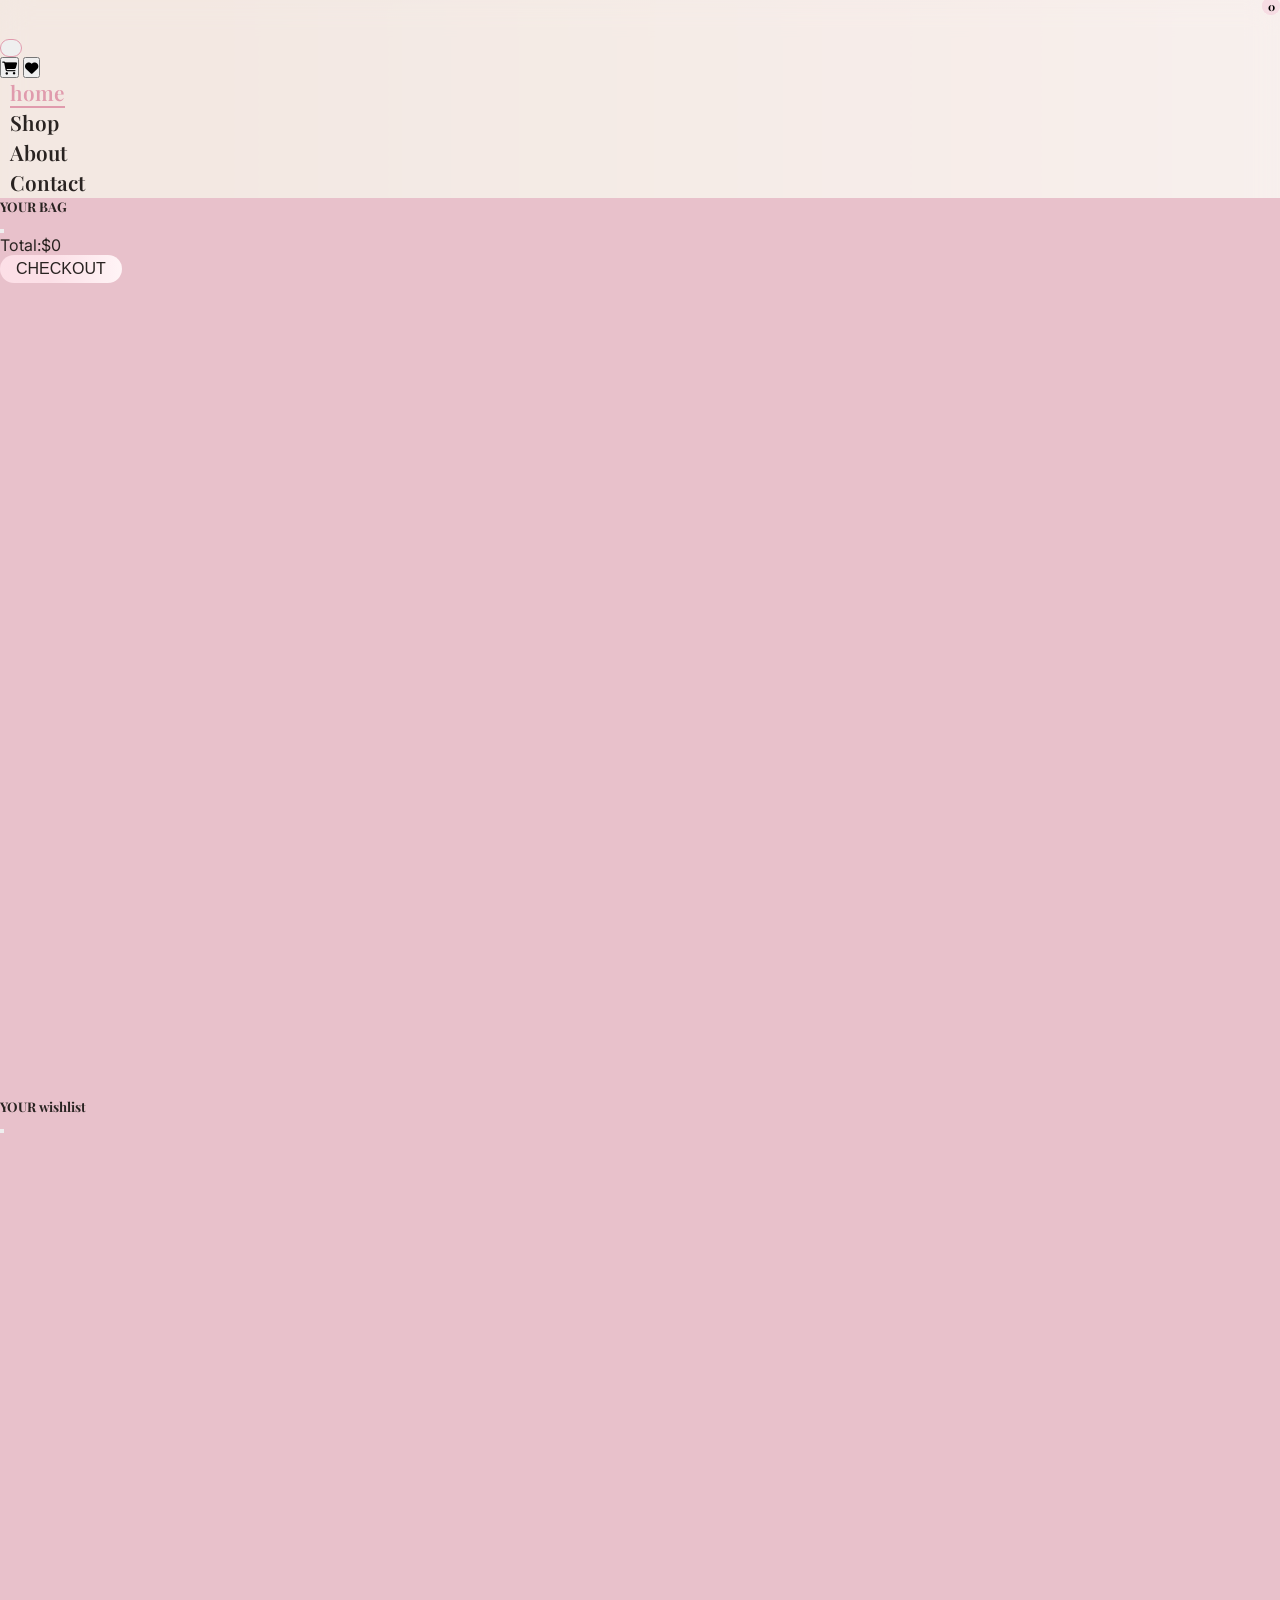
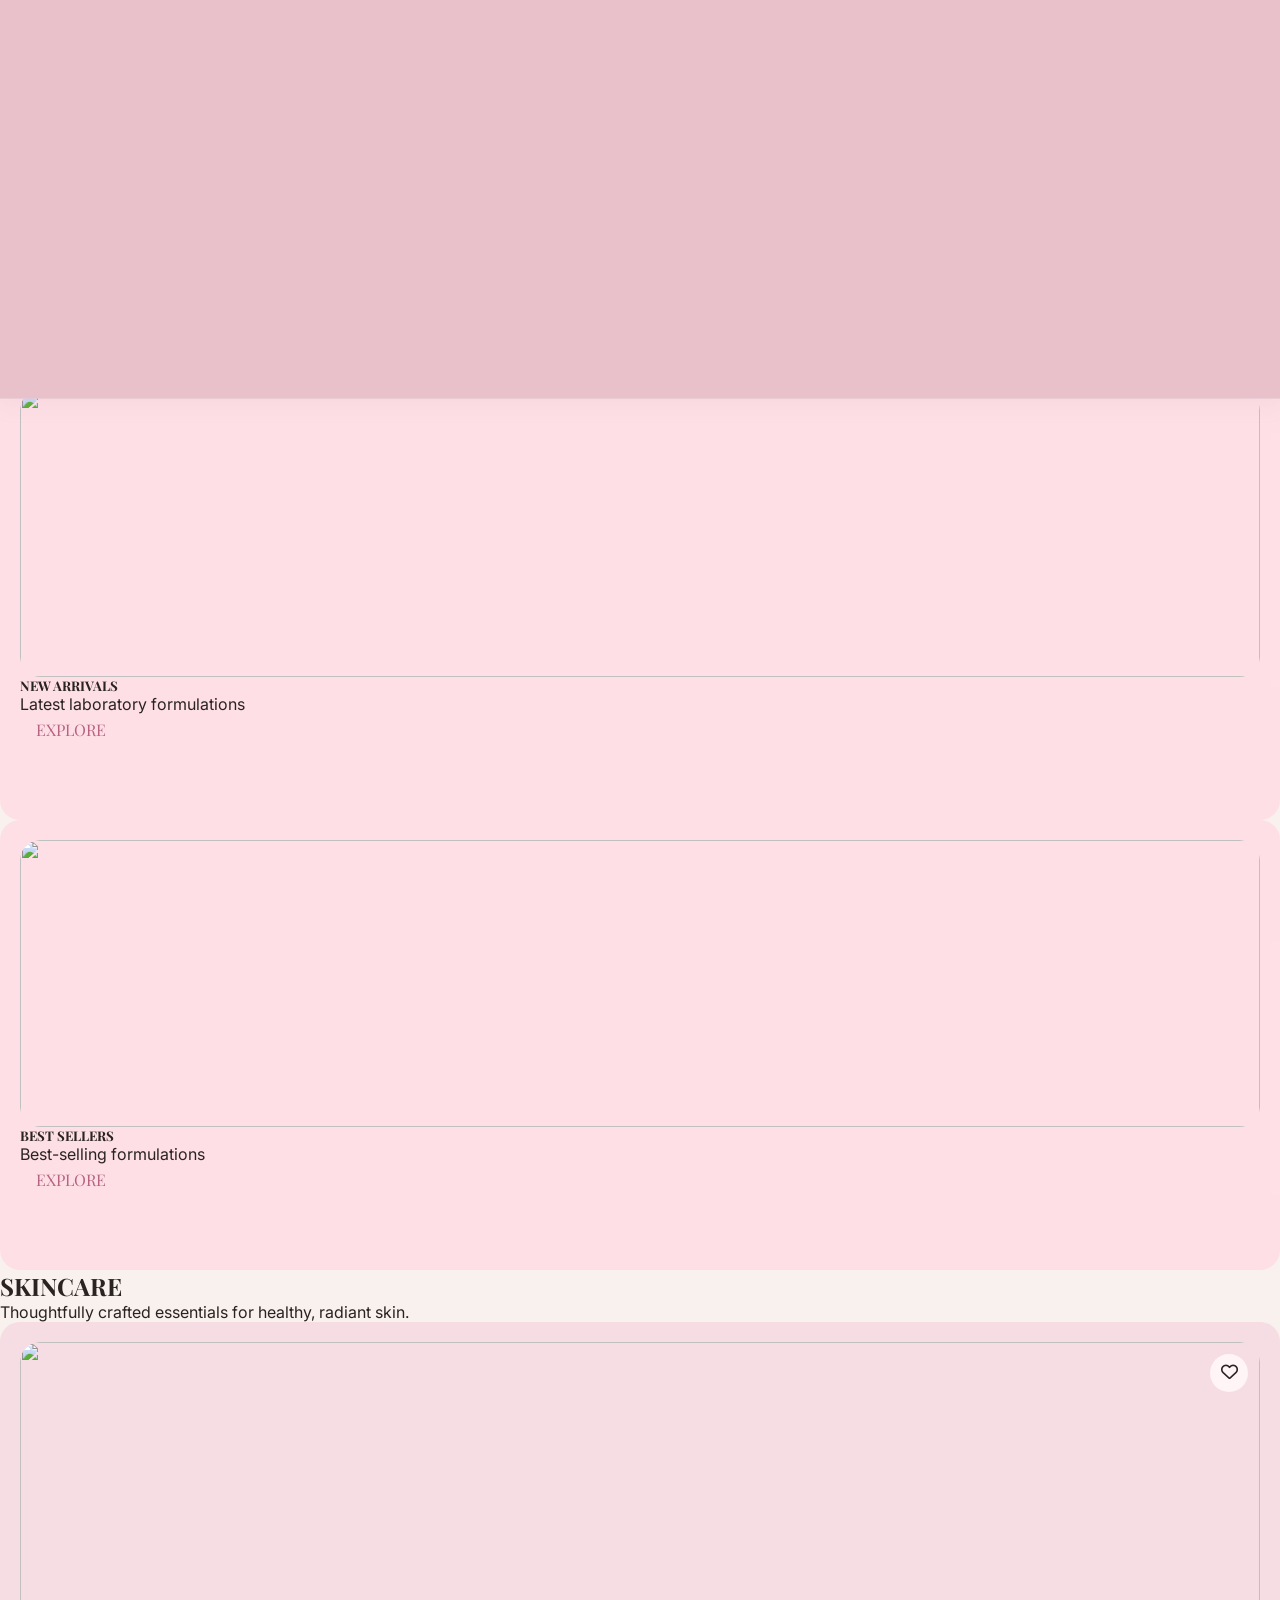
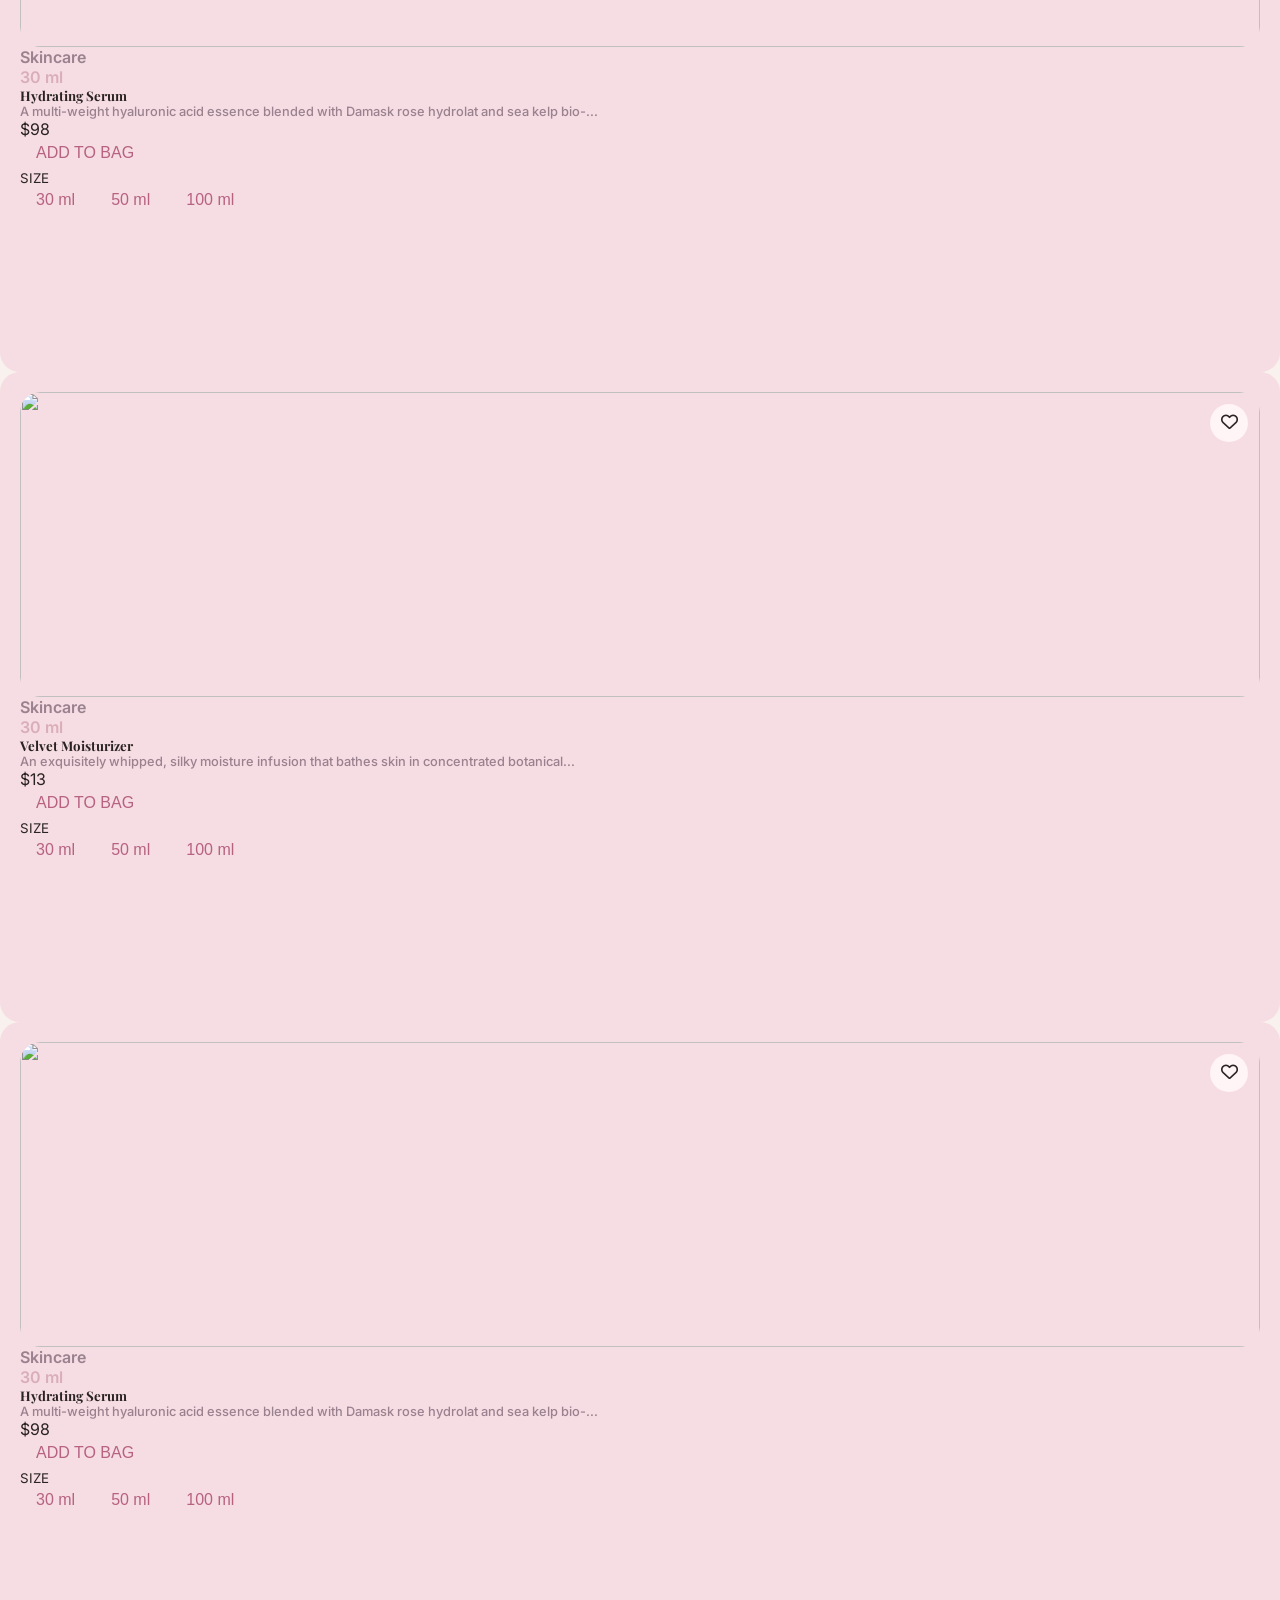
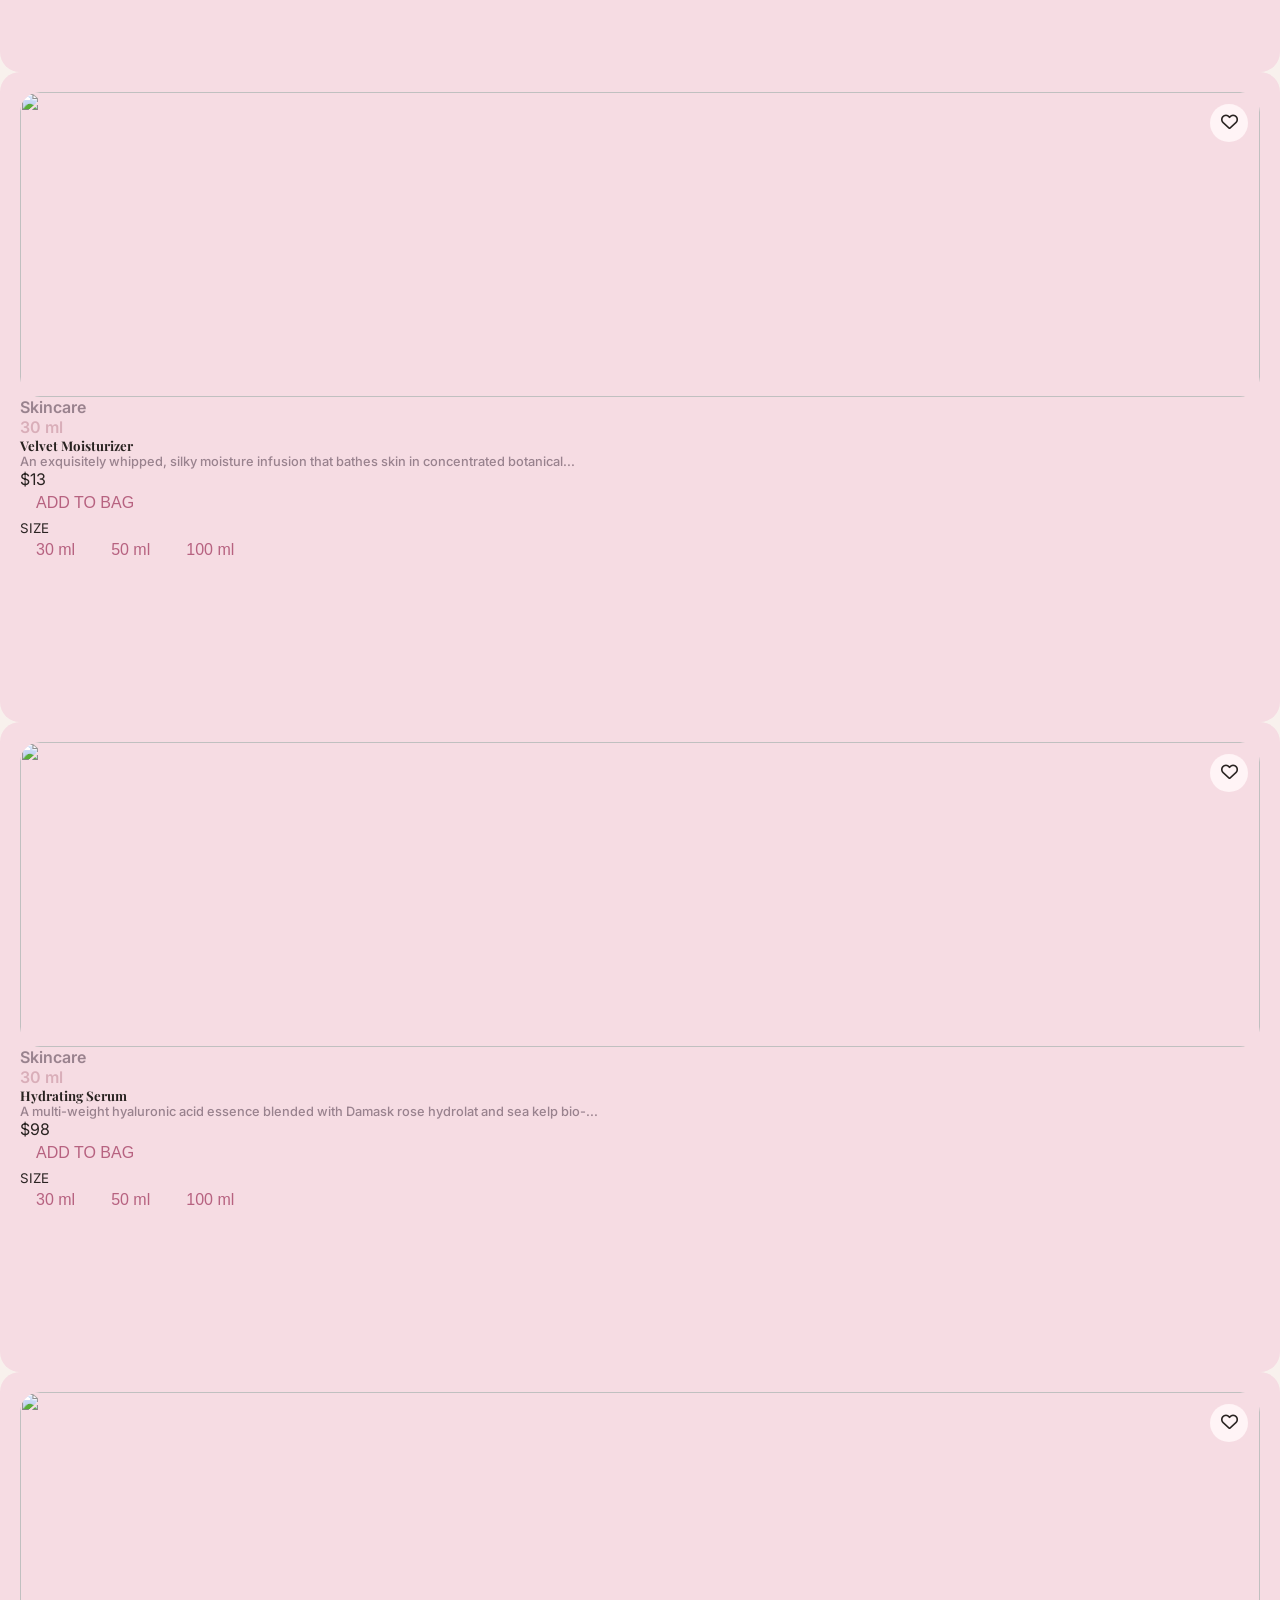
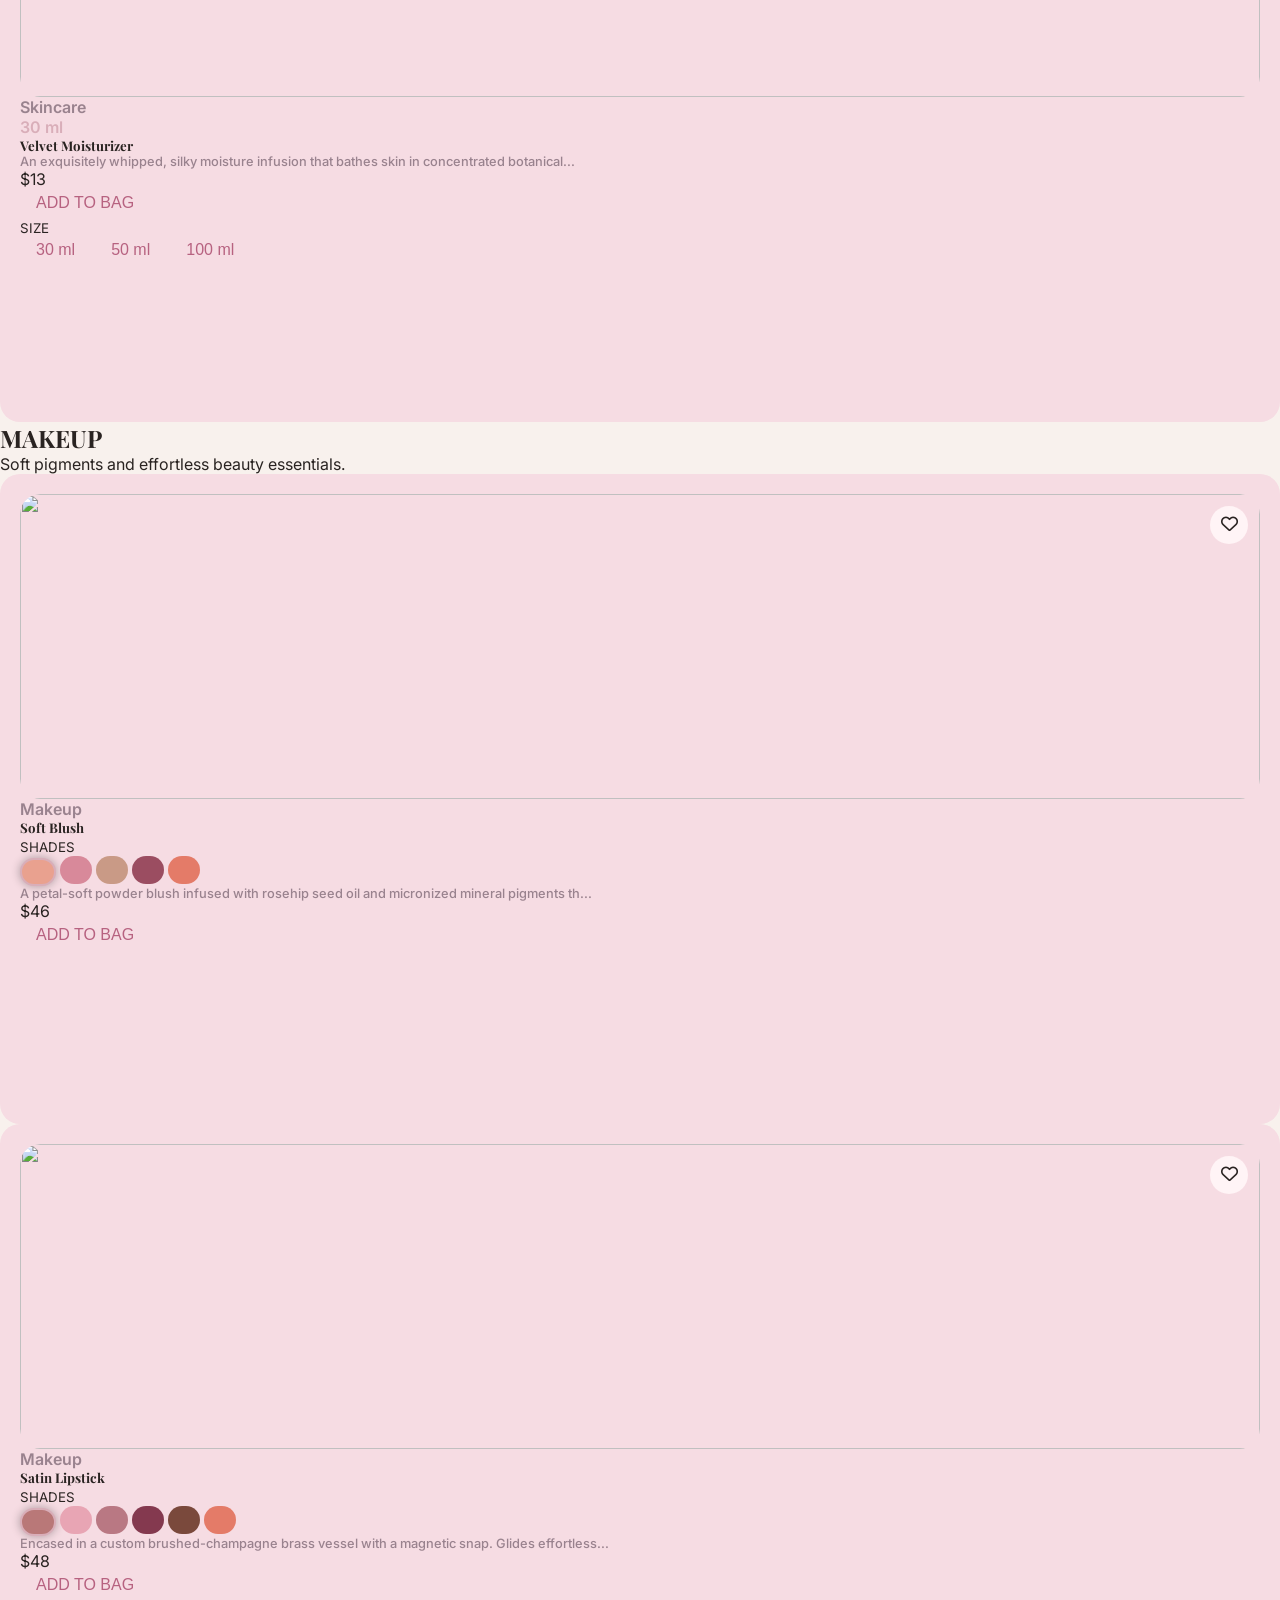
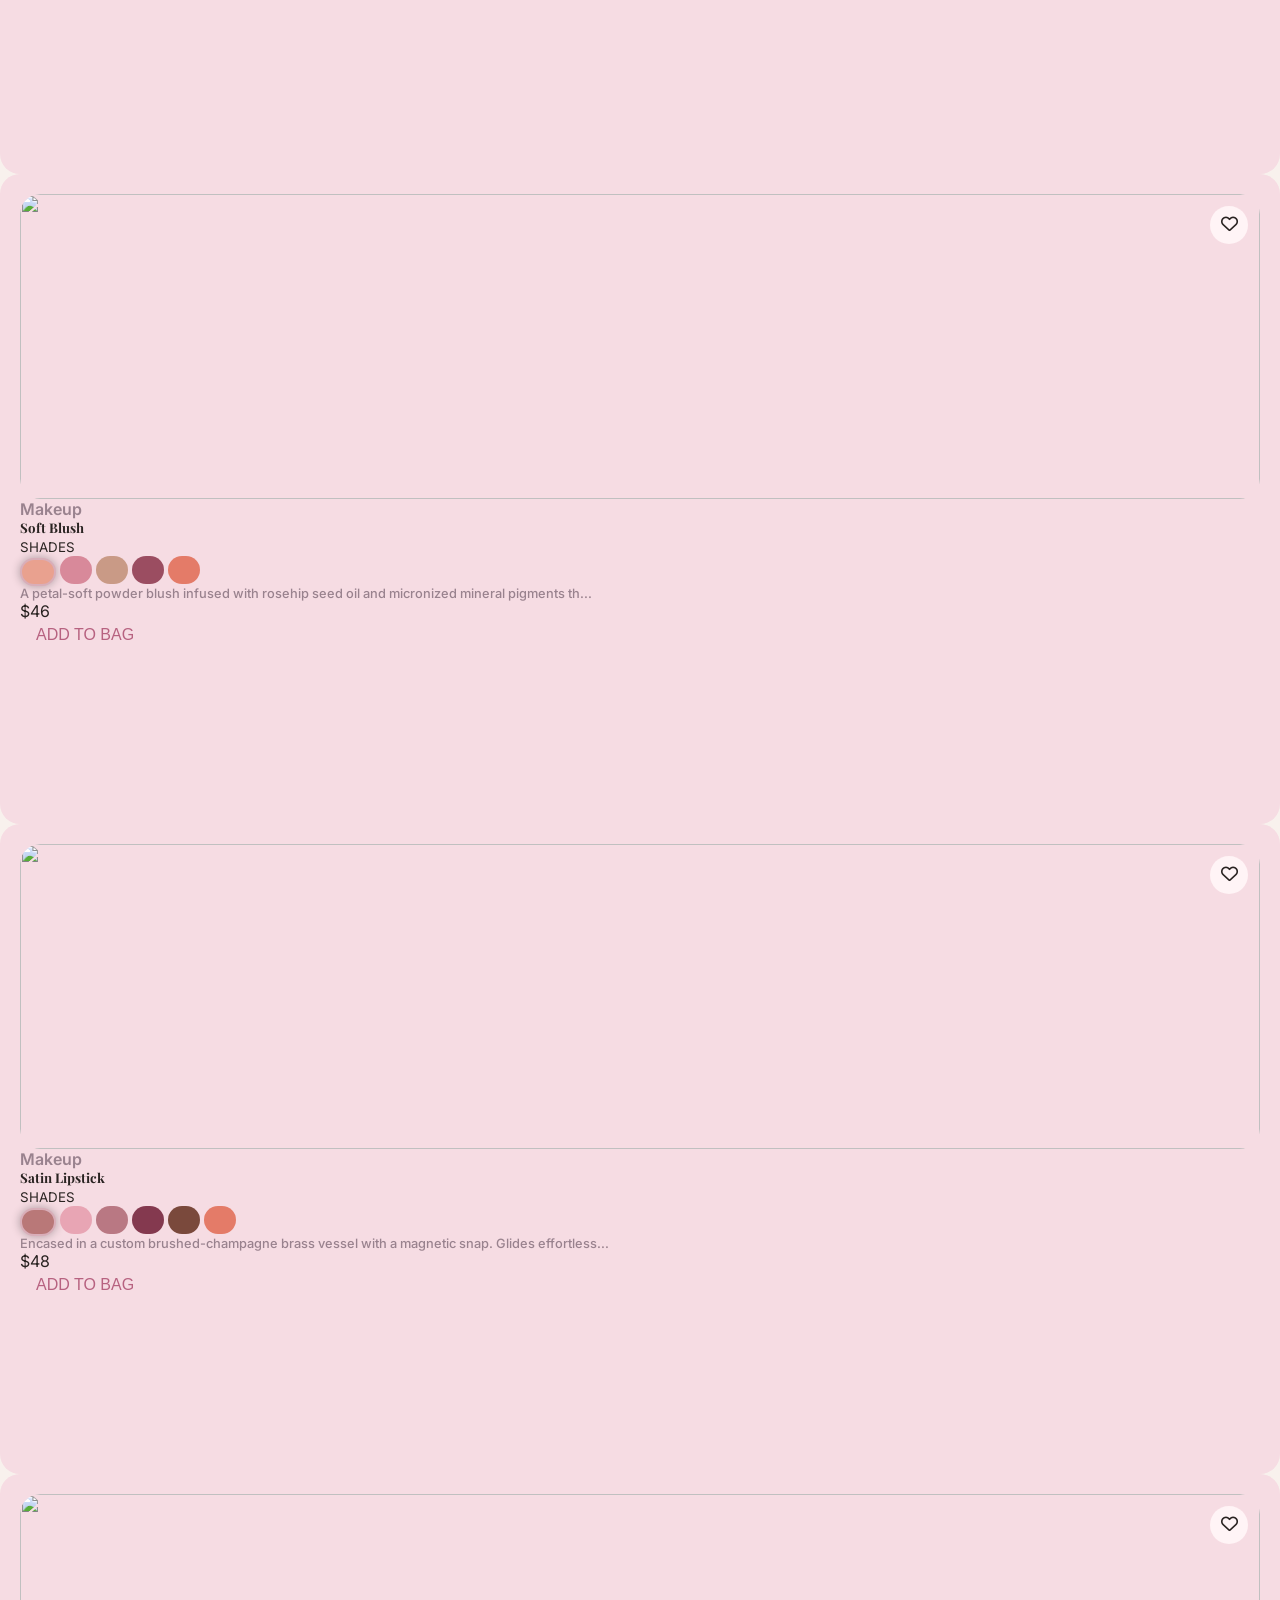
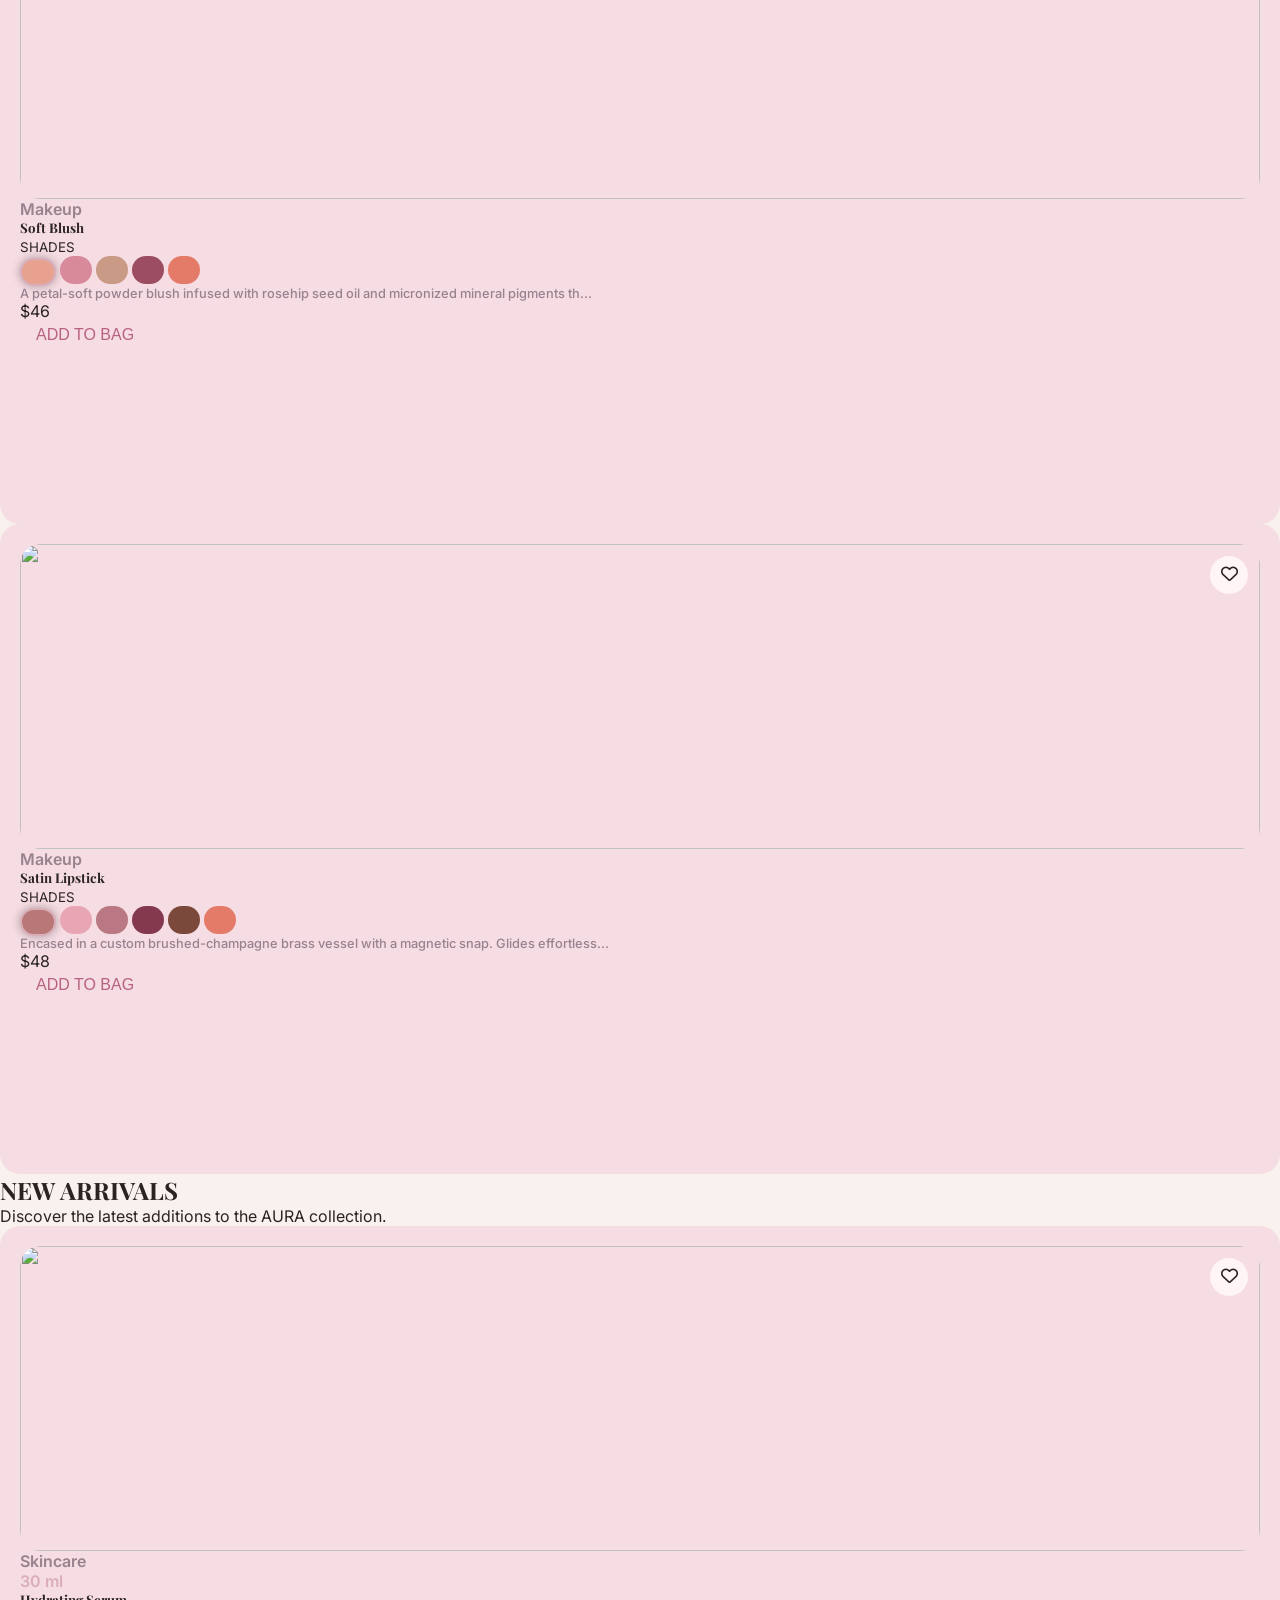
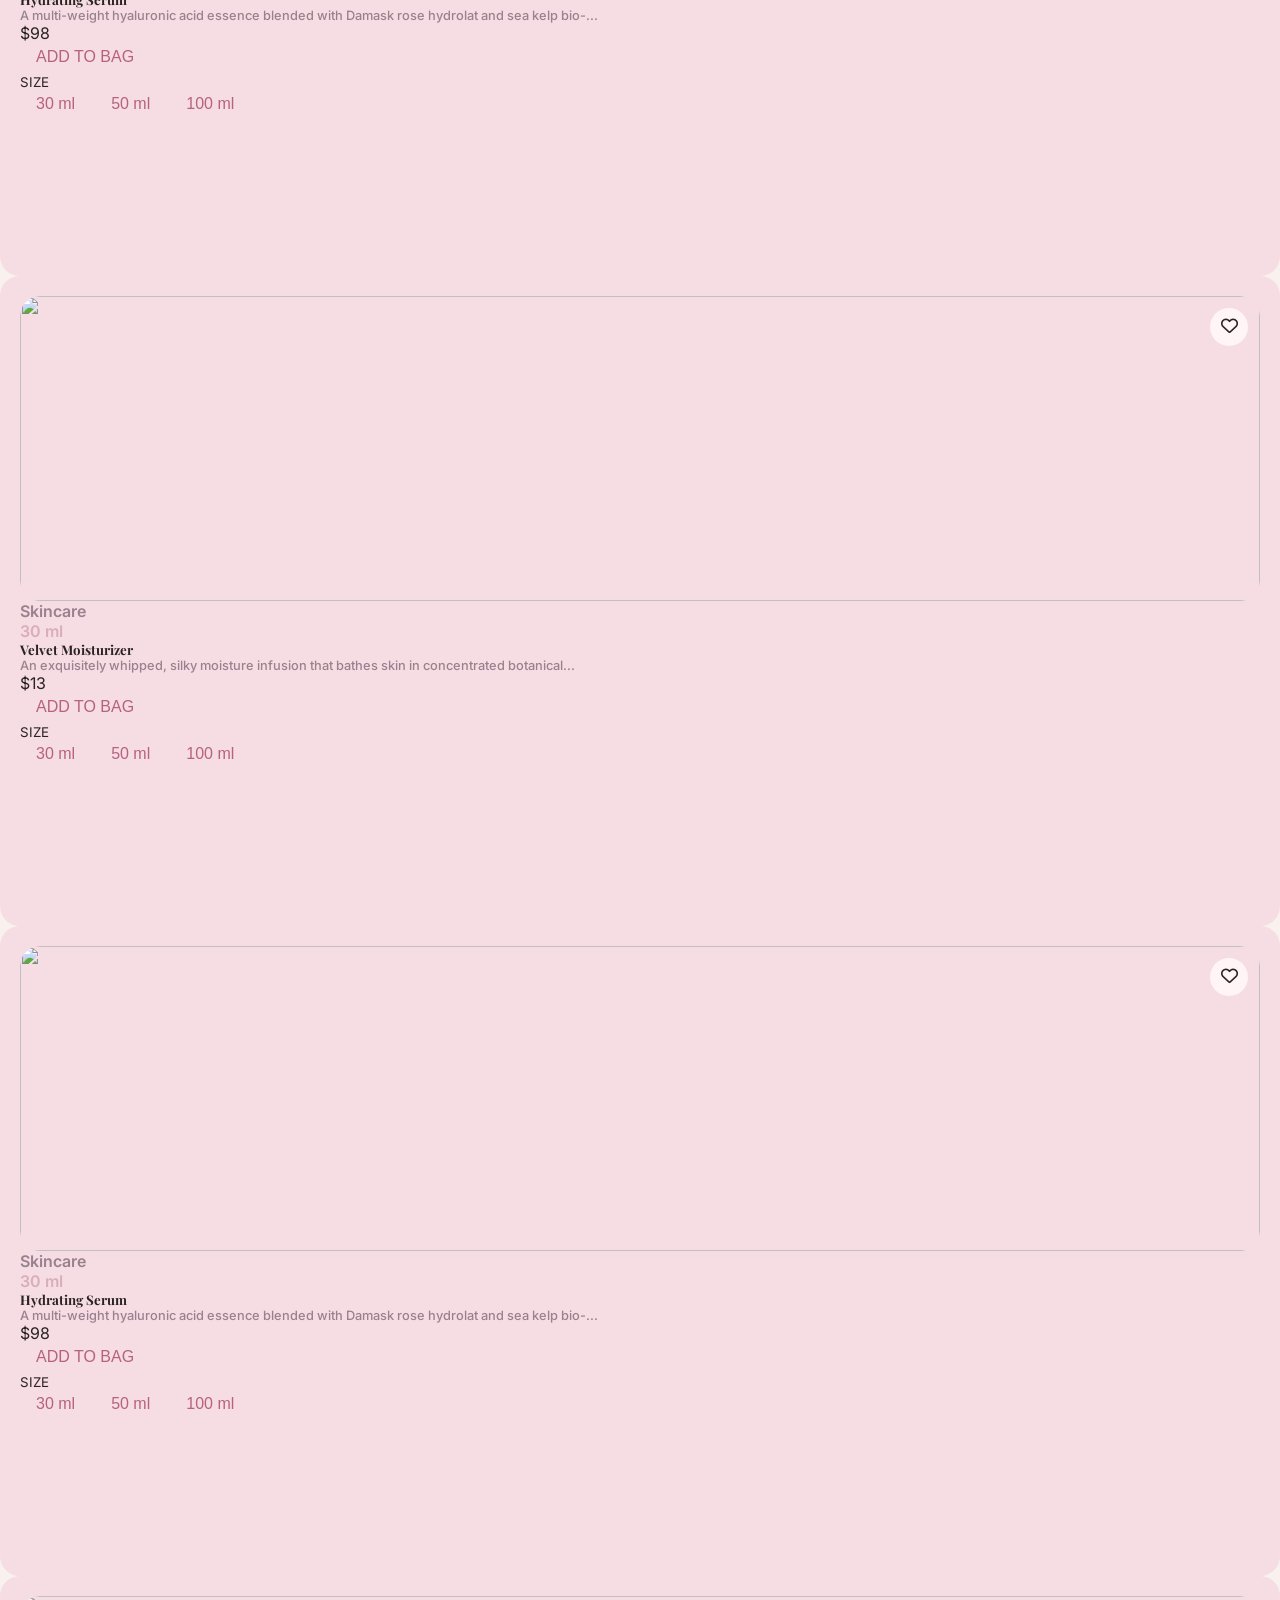
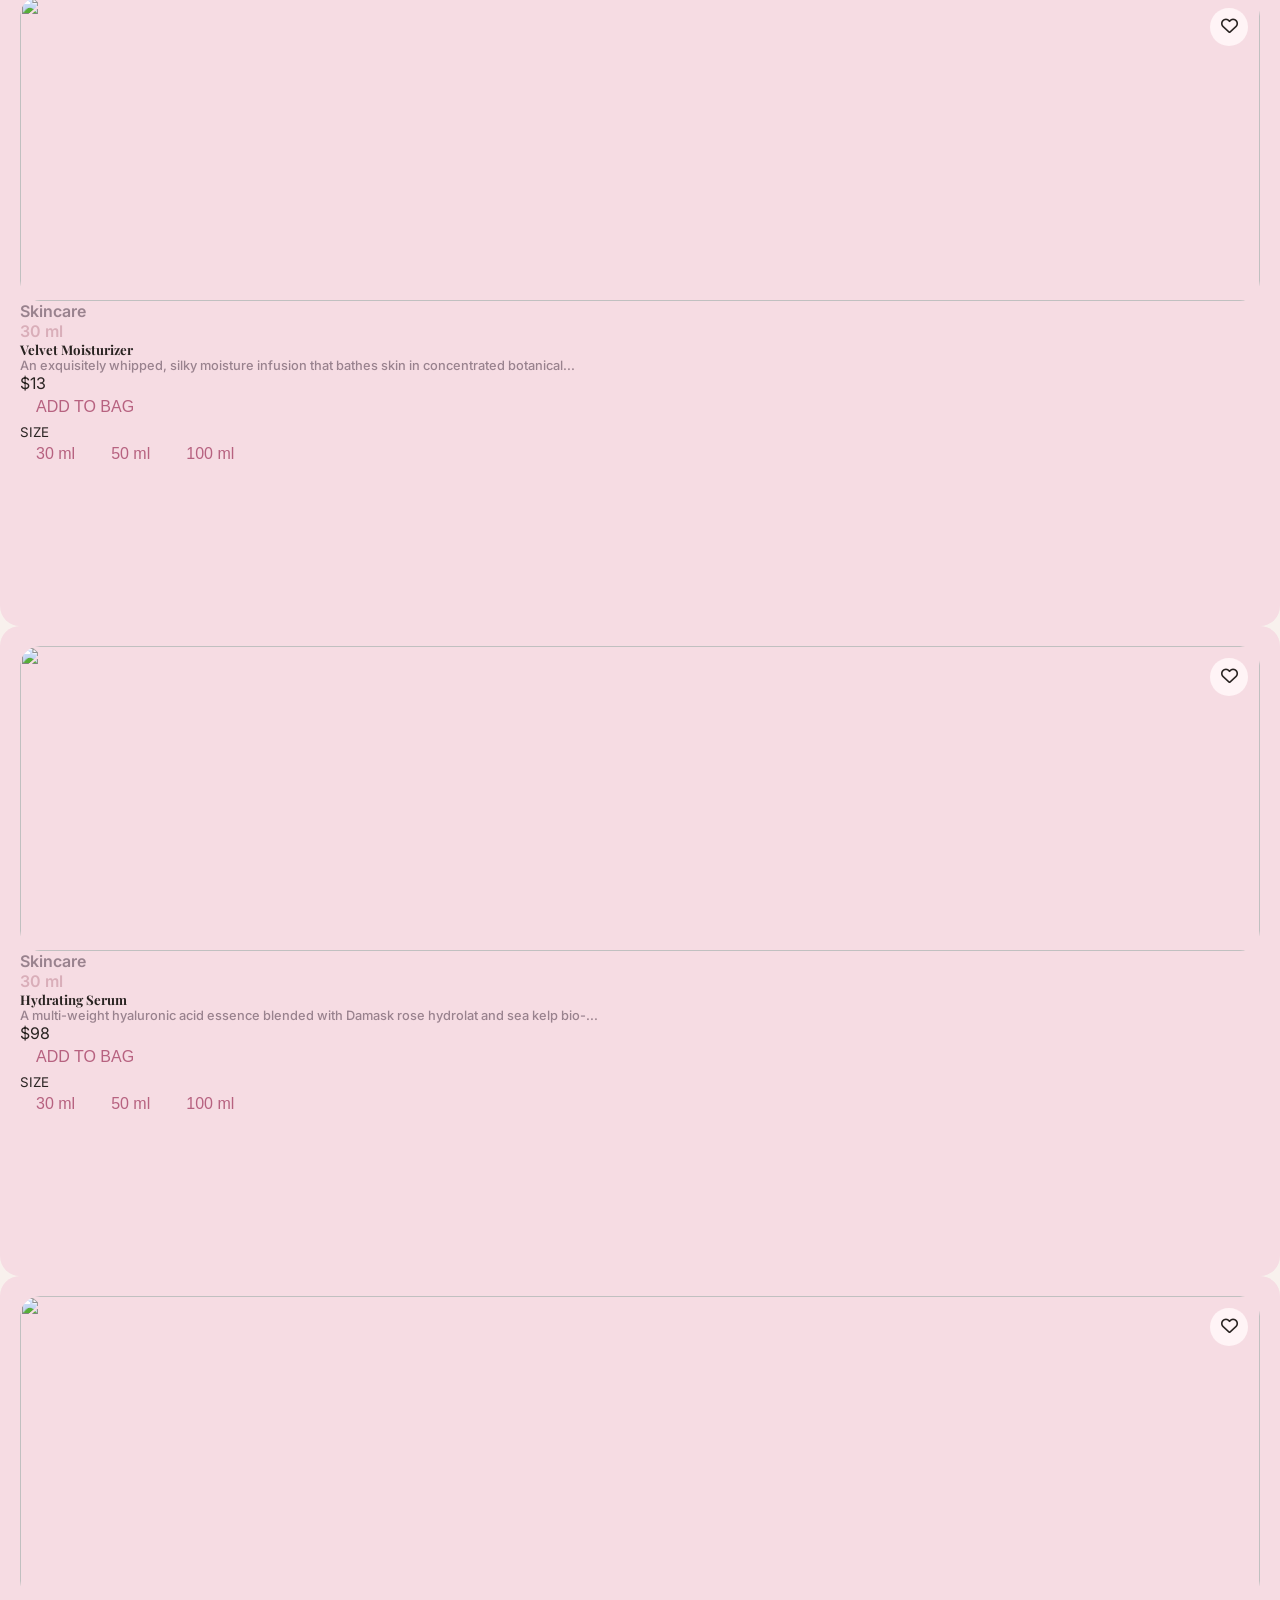
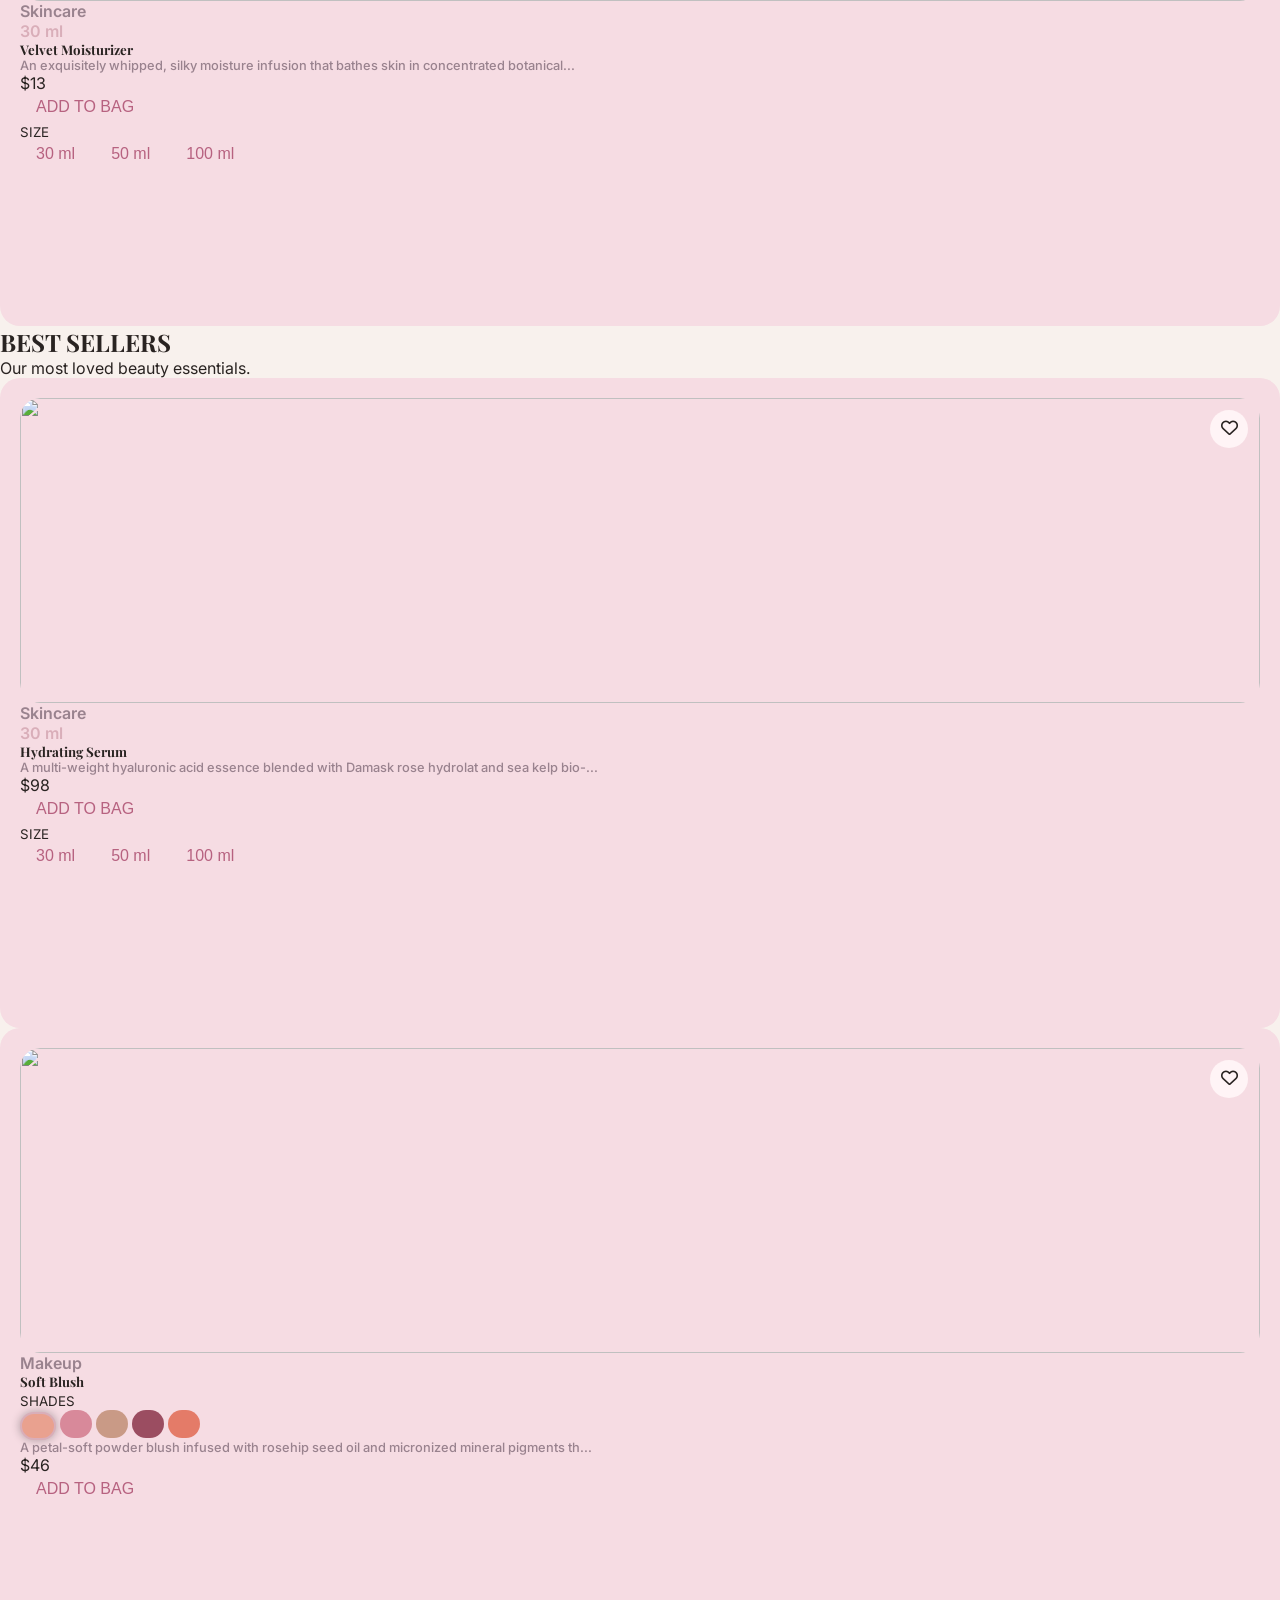
==== index.html @ be657c79 "Add files via upload" ====
<!DOCTYPE html>
<html lang="en">
<head>
    <meta charset="UTF-8">
    <meta name="viewport" content="width=device-width, initial-scale=1.0">
    <title>Aura</title>
    <link rel="shortcut icon" href="images/favicon.ico" type="image/x-icon">
    <link rel="stylesheet" href="./bootstrap/bootstrap-5.3.8-dist/css/bootstrap.css">
    <link rel="stylesheet" href="./style.css">
    <link
        href="https://fonts.googleapis.com/css2?family=Inter:wght@400;500;600&family=Playfair+Display:wght@400;500;600;700&family=Space+Grotesk:wght@400;500;600&display=swap"
        rel="stylesheet">
<link rel="stylesheet" href="https://cdnjs.cloudflare.com/ajax/libs/font-awesome/6.7.2/css/all.min.css"></head>
<body>
    <main class="d-flex flex-column gap-5">
        <header>
            <nav class="navbar d-flex justify-content-center navbar-expand-lg " >
                <div class="container">
                    <a class="navbar-brand" href="#hero"><img src="images/Gemini_Generated_Image_y2juf5y2juf5y2ju-removebg-preview.png" alt=""></a>
                    <div class="d-flex order-lg-2">
                        <div class="d-flex align-items-center justify-content-end order-last">
                            <button class="navbar-toggler order-2 order-lg-0 " type="button" data-bs-toggle="collapse"
                                data-bs-target="#navbarSupportedContent" aria-controls="navbarSupportedContent" aria-expanded="false"
                                aria-label="Toggle navigation">
                                <span class="navbar-toggler-icon"></span>
                            </button>
                        </div>
                        <div class="order-1 d-flex align-items-center justify-content-end ">
                            <button class="btn position-relative " type="button" data-bs-toggle="offcanvas" data-bs-target="#bagCanvas"
                                aria-controls="bagCanvas">
                                <i class="fa-solid fa-cart-shopping"></i>
                                <span class="bag-count">0</span>
                            </button>
                            <button class="btn position-relative " type="button" data-bs-toggle="offcanvas" data-bs-target="#wishlistCanvas" aria-controls="wishlistCanvas">
                                <i class="fa-solid fa-heart"></i>
                                <span class="wishlist-count">0</span>
                            </button>
                        </div>
                    </div>
                <!-- </div> -->
                    <div class="collapse navbar-collapse " id="navbarSupportedContent">
                        <ul class="navbar-nav d-flex gap-3 mx-auto mb-2 mb-lg-0 ">
                            <li class="nav-item">
                                <button data-section="home" class="nav-btn go-section active" aria-current="page" type="button">home</button>
                            </li>
                            <li class="nav-item">
                                <button data-section="SKINCARE" class="nav-btn go-section" type="button">Shop</button>
                            </li>
                            <li class="nav-item">
                                <button data-section="about" class="nav-btn go-section "  type="button">About</button>
                            </li>
                            <li class="nav-item">
                                <button data-section="contact" class="nav-btn go-section" type="button">Contact</button>
                            </li>
                            </ul>
                    </div>
                    
                </div>
            </nav>
            <div class="offcanvas offcanvas-end" tabindex="-1" id="bagCanvas" aria-labelledby="bagCanvasLabel">
                <div class="offcanvas-header">
                    <h5 class="offcanvas-title" id="bagCanvasLabel">YOUR BAG</h5>
                    <button type="button" class="btn-close" data-bs-dismiss="offcanvas" aria-label="Close">
                    </button>
                </div>
                <div class="offcanvas-body">
                    <div class="bag-items">
                    </div>
                    <div class="bag-total">
                        
                    </div>
                    <button class="checkout-btn w-100 mt-3 ">
                        CHECKOUT
                    </button>
                </div>
            </div>
            <div class="offcanvas offcanvas-end" tabindex="-1" id="wishlistCanvas" aria-labelledby="wishlistCanvasLabel">
                <div class="offcanvas-header">
                    <h5 class="offcanvas-title" id="wishlistCanvasLabel">YOUR wishlist</h5>
                    <button type="button" class="btn-close" data-bs-dismiss="offcanvas" aria-label="Close">
                    </button>
                </div>
                <div class="offcanvas-body">
                    <div class="wishlist-items">
                    </div>
                </div>
            </div>
        </header>
        <section id="home" class="hero">
            <div class="container">
                <div class="row">
                    <div class="layer">
                        <h1>SKIN, ELEVATED.</h1>
                        <p>Beauty essentials designed to make every day feel a little more beautiful.</p>
                        <div class="buttons d-flex  gap-2">
                            <button data-section="shop-by-category" class="btn go-section shop">shop collection</button>
                            <button data-section="about" class="btn go-section explore">Explore Beauty</button>
                        </div>
                    </div>
                </div>
            </div>
        </section>
        <section class="brand-statement">
            <div class="container">
                <div class="row d-flex align-items-center justify-content-center text-center">
                    <h2>BEAUTY, ELEVATED.</h2>
                    <div class="line"></div>
                    <p class="quote">"Thoughtfully chosen skincare and makeup for rituals that feel as beautiful as they look."</p>
                    <span>Cold-pressed in Grasse • Hand-poured in Paris • Formulated for daily radiance</span>
                </div>
            </div>
        </section>
        <section id="shop-by-category" class="shop-category">
            <div class="container">
                <div class="row justify-content-center align-items-center text-center">
                    <h2>Shop by Category</h2>
                    <span>Explore conscious skincare formulations, breathable pigments, and iconic beauty staples.</span>
                        <div class="cards row justify-content-center g-4 mt-4 p-4">
                            
                        </div>
                </div>
            </div>
        </section>

            <section id="SKINCARE" class="products-section">
                <div class="container">
                    <div class="text-center">
                        <h2>SKINCARE</h2>
                        <span>Thoughtfully crafted essentials for healthy, radiant skin.</span>
                    </div>
                    <div class="skincare-cards aura-cards row g-4 mt-4"></div>
                </div>
            </section>
            <section id="MAKEUP" class="products-section">
                <div class="container">
                    <div class="text-center">
                        <h2>MAKEUP</h2>
                        <span>Soft pigments and effortless beauty essentials.</span>
                    </div>
                    <div class="makeup-cards aura-cards row g-4 mt-4"></div>
                </div>
            </section>
            <section id="NEWARRIVALS" class="products-section">
                <div class="container">
                    <div class="text-center">
                        <h2>NEW ARRIVALS</h2>
                        <span>Discover the latest additions to the AURA collection.</span>
                    </div>
                    <div class="new-cards aura-cards row g-4 mt-4"></div>
                </div>
            </section>
            <section id="BESTSELLERS" class="products-section">
                <div class="container">
                    <div class="text-center">
                        <h2>BEST SELLERS</h2>
                        <span>Our most loved beauty essentials.</span>
                    </div>
                    <div class="best-cards aura-cards row g-4 mt-4"></div>
                </div>
            </section>
        <section id="about" class="about-section">
            <div class="container">
                <div class="row">
                    <div class="col-12 col-md-6">
                        <div class="">
                            <h2>OUR STORY</h2>
                            <p>At AURA, we believe beauty is more than a routine — it's a moment of self-care, confidence, and feeling your best.</p>
                            <p>
                            
                            We bring together thoughtfully selected skincare and makeup essentials designed to celebrate your natural beauty. From
                            nourishing skincare to effortless makeup, every detail reflects our passion for quality, simplicity, and timeless
                            elegance.
                            </p>
                            <p>
                            Our philosophy is simple: feel good in your skin, and let your beauty shine naturally.
                            </p>
                            <p>
                            AURA is your everyday reminder that you deserve a little luxury.</p>
                        </div>
                    </div>
                    <div class="col-12 col-md-6">
                        <div class="image">
                            <img src="images/Gemini_Generated_Image_tm1it1tm1it1tm1i about.jfif" alt="">
                        </div>
                    </div>
                </div>
            </div>
        </section>
        
        <section class="aura-contact" id="contact">
            <div class="container">
        
                <div class="contact-heading text-center">
                    <span class="contact-eyebrow">LET'S CONNECT</span>
                    <h2>We'd love to hear <em>from you.</em></h2>
                    <p>
                        Have a question or need a little help?
                        We're always happy to hear from you.
                    </p>
                </div>
        
                <div class="row g-5 align-items-start">
        
                    <!-- Contact Information -->
                    <div class="col-lg-5">
                        <div class="contact-info">
                            <span class="contact-small-title">GET IN TOUCH</span>
        
                            <h3>Here for your<br>
                                <em>beauty journey.</em>
                            </h3>
        
                            <p class="contact-description">
                                Whether you have a question about a product,
                                your order, or your skincare routine, we're
                                here to make your AURA experience special.
                            </p>
        
                            <div class="contact-detail">
                                <div class="contact-icon">
                                    <i class="fa-regular fa-envelope"></i>
                                </div>
                                <div>
                                    <h4>Email Us</h4>
                                    <p>hello@aurabeauty.com</p>
                                </div>
                            </div>
        
                            <div class="contact-detail">
                                <div class="contact-icon">
                                    <i class="fa-regular fa-clock"></i>
                                </div>
                                <div>
                                    <h4>Customer Care</h4>
                                    <p>Monday – Friday · 9 AM – 5 PM</p>
                                </div>
                            </div>
        
                            <div class="contact-socials">
                                <span>FOLLOW OUR JOURNEY</span>
        
                                <div class="social-links">
                                    <a href="#" aria-label="Instagram">
                                        <i class="fa-brands fa-instagram"></i>
                                    </a>
                                    <a href="#" aria-label="Facebook">
                                        <i class="fa-brands fa-facebook-f"></i>
                                    </a>
                                    <a href="#" aria-label="Pinterest">
                                        <i class="fa-brands fa-pinterest-p"></i>
                                    </a>
                                </div>
                            </div>
                        </div>
                    </div>
        
                    <!-- Contact Form -->
                    <div class="col-lg-7">
                        <div class="contact-form-card">
        
                            <span class="form-eyebrow">WE'RE LISTENING</span>
                            <h3>Send us a message</h3>
                            <p class="form-description">
                                Fill in the details below and tell us how we can help.
                            </p>
        
                            <form id="contactForm">
        
                                <div class="row g-4">
        
                                    <div class="col-md-6">
                                        <label for="contactName">Your Name</label>
                                        <input type="text" id="contactName" name="name" placeholder="Full name" required>
                                    </div>
        
                                    <div class="col-md-6">
                                        <label for="contactEmail">Email Address</label>
                                        <input type="email" id="contactEmail" name="email" placeholder="you@example.com"
                                            required>
                                    </div>
        
                                    <div class="col-12">
                                        <label for="contactSubject">Subject</label>
                                        <select id="contactSubject" name="subject" required>
                                            <option value="" disabled selected>
                                                Choose a subject
                                            </option>
                                            <option value="Product Inquiry">
                                                Product Inquiry
                                            </option>
                                            <option value="Order Support">
                                                Order Support
                                            </option>
                                            <option value="Skincare Advice">
                                                Skincare Advice
                                            </option>
                                            <option value="Other">
                                                Other
                                            </option>
                                        </select>
                                    </div>
        
                                    <div class="col-12">
                                        <label for="contactMessage">Your Message</label>
                                        <textarea id="contactMessage" name="message" rows="5"
                                            placeholder="Tell us how we can help..." required></textarea>
                                    </div>
        
                                    <div class="col-12">
                                        <button type="submit" class="contact-submit">
                                            <span>Send Message</span>
                                            <i class="fa-solid fa-arrow-right"></i>
                                        </button>
        
                                        <p class="form-note">
                                            <i class="fa-solid fa-heart"></i>
                                            We're always happy to help.
                                        </p>
                                    </div>
        
                                </div>
                            </form>
        
                            <p id="contactFeedback" class="contact-feedback" role="status" aria-live="polite"></p>
        
                        </div>
                    </div>
        
                </div>
            </div>
        </section>
        
    </main>

    <script src="./bootstrap/bootstrap-5.3.8-dist/js/bootstrap.js"></script>
    <script src="https://cdn.jsdelivr.net/npm/@emailjs/browser@4/dist/email.min.js"></script>
    <script src="./script.js"></script>
</body>
</html>
---- style.css ----
*{
    margin: 0;
    padding: 0;
    box-sizing: border-box;
}
:root {
    /* Primary Colors */
    --baby-pink: #F6DCE3;
    --rose-milk: #fff4f6;
    --dusty-rose: #ffdce5d2;

    /* Secondary Colors */
    --baby-blue: #DCECF5;
    --soft-sky: #C9DFEA;

    /* Neutrals */
    --warm-ivory: #FAF7F2;
    --champagne-cream: #F1E8DF;
    --white: #FFFFFF;

    /* Typography */
    --deep-espresso: #292321;
    --warm-taupe: #5A4F4A;
    --bronzed-taupe: #8d7683e2;

    /* Borders */
    --champagne-mist: #CDB9A7;

    /* Effects */
    --pink-glow: rgba(246, 220, 227, 0.7);
    --blue-glow: rgba(220, 236, 245, 0.3);

    /* Fonts */
    --font-heading: "Playfair Display", serif;
    --font-body: "Inter", sans-serif;
    --font-label: "Space Grotesk", sans-serif;

    --aura-cream: #f8f1ed;
        --aura-blush: #f3dce1;
        --aura-pink: #e9c7cf;
        --aura-beige: #eee3dc;
        --aura-rose: #d9aeb9;
        --aura-dark: #3b252b;
}

body {
    background-color: var(--aura-cream);
    font-family: var(--font-body);
    color: var(--deep-espresso);
}

.btn,
.nav-link,
a,
h1,
h2,
h3,
h4,
h5,
h6 {
    font-family: var(--font-heading);
}


header {
    position: fixed !important;
    top: 0;
    left: 0;
    width: 100%;
    z-index: 1000;
    background: #fbecef34;
    backdrop-filter: blur(15px);
    -webkit-backdrop-filter: blur(15px);
    box-shadow: 0 4px 20px rgba(207, 167, 178, 0.15);
    border-bottom: 1px solid rgba(207, 167, 178, 0.35);
    transition: all 0.4s ease;
}

/* After scrolling */
header.scrolled {
    background: #fbecef;
    backdrop-filter: blur(20px);
    -webkit-backdrop-filter: blur(20px);
    box-shadow: 0 4px 20px rgba(207, 167, 178, 0.15);
    border-bottom: 1px solid rgba(207, 167, 178, 0.35);
}
.navbar .nav-item .nav-btn {
    color: #292321;
    background-color: transparent;
    border: none;
    border-bottom: transparent 2px solid ;
    transition: color 0.3s ease;
    font-weight: 600;
    font-size: 1.3rem;
    margin: 0 10px ;
    transition: all 0.3s ease;
    font-family: "playfair display", serif;
}
.navbar-brand img{
    width: 150px;
}
.nav-btn.active{
    color: #e09bad !important;
    margin-left: 10px !important;
    border-bottom: #e09bad 2px solid !important;
}
.nav-btn:hover {
    color: #e09bad !important;
    margin-left: 10px !important;
    border-bottom: #e09bad 2px solid !important;
}
.navbar-toggler {
    border: #e09bad 1px solid;
    backdrop-filter: blur(12px);
    border-radius: 10px;
    padding: 8px 10px;
}

.navbar-toggler:focus {
    box-shadow: none;
}

.navbar-toggler-icon {
    background-image: url("data:image/svg+xml,%3Csvg xmlns='http://www.w3.org/2000/svg' viewBox='0 0 30 30'%3E%3Cpath stroke='%23e09bad' stroke-linecap='round' stroke-miterlimit='10' stroke-width='2.5' d='M4 7h22M4 15h22M4 23h22'/%3E%3C/svg%3E");
}


.navbar-brand {
    color: #e09bad !important;
    font-size: 1.5rem !important;
    font-weight: 600 !important;
}
#wishlistCanvas,
#bagCanvas{
    background-color: #E8C1CB !important;
    height: 100vh !important;
}
.wishlist-item .image,
.bag-item .image{
    width: 45px !important;
    height: 45px !important;
}
.wishlist-item .image img,
.bag-item .image img{
    width: 100% !important;
    height: 100% !important;
    object-fit: cover !important;
    border-radius: 20px;
}
.wishlist-item button,
.bag-item button{
    background-color: var(--baby-pink) !important;
    border: none !important;
    font-size: 1.2rem !important;
    border-radius: 50% !important;
    width: 30px !important;
    height: 30px !important;
    color: #000000 !important;
    cursor: pointer !important;
}
.wishlist-count,
.bag-count{
    position: absolute !important;
    top: -3px !important;
    right: 0 !important;
    background-color: var(--baby-pink) !important;
    color: #000000 !important;
    border-radius: 50% !important;
    width: 18px !important;
    height: 18px !important;
    font-size: 0.7rem !important;
    display: flex !important;
    justify-content: center !important;
    align-items: center !important;
    font-weight: bold !important;
}
.hero{
    background-image: url(./images/aura_hero_campaign_1789061084459.jpg);
    background-size: cover;
    background-position: center;
    height: 90vh;
    position: relative;
}
.layer{
    background-image: linear-gradient(to right, #F1E8DF 15%, #f1e8df13 100%);
    position: absolute;
    top: 0;
    left: 0;
    width: 100%;
    height: 100%;
    display: flex;
    flex-direction: column;
    justify-content: center;
    align-items: start;
    padding: 8%;
}
h1{
    font-size: 4rem;
    margin-bottom: 1rem;
}
.hero p{
    font-size: 1.2rem;
    margin-bottom: 2rem;
    max-width: 500px;
}
.buttons .shop{
    padding: 0.5rem 1.5rem;
    border: none;
    border-radius: 30px;
    font-size: 1rem;
    cursor: pointer;
    background-color: black;
    color: #f8eff2;;
    transition: background-color   0.5s ease;
}
.buttons .shop:hover{
    transition: background-color 0.3s ease;
    background-color: var(--baby-pink);
    color: var(--deep-espresso);
}
.buttons .explore{
    padding: 0.5rem 1.5rem;
    border: 1px solid var(--soft-sky);
    border-radius: 30px;
    font-size: 1rem;
    cursor: pointer;
    background-color: rgb(255, 255, 255);
    color: var(--deep-espresso);
    transition: background-color  0.3s ease;
}
.buttons .explore:hover{
    background-color: var(--baby-blue);
    color: var(--deep-espresso);
    border: 1px solid var(--soft-sky);
}
.quote{
    font-size: 1.2rem;
    margin-top: 1rem;
    max-width: 500px;
    color: var(--deep-espresso);
    font-family: "Cormorant Garamond", serif;
    font-style: italic;
}

.brand-statement{
    background-image: linear-gradient(to bottom, var(--baby-pink) 10%, var(--rose-milk) 45%,var(--rose-milk) 60%, var(--baby-pink) 100%);
    padding: 1rem;
    text-align: center;
    color: var(--deep-espresso);
    padding: 3rem 1rem;
}

.card{
    border: none;
    background-color: var(--dusty-rose);
    border-radius: 20px;
    padding: 20px;
    height:600px ;
    transition: transform 0.3s ease;
}
.card .image{
    height: 70%;
    width: 100%;
    border-radius: 20px;
    overflow: hidden;
}
.card .image img{
    width: 100%;
    height: 100%;
    border-radius: 20px;
    object-fit: cover;
    transition: transform 0.3s ease;
}
.card:hover img{
    transform: scale(1.1);
}
.card-content{
    height: 30%;
    
}

.card-content p{
    color: var(--deep-espresso);
    font-size: 1rem;
    font-family: var(--editorial);
}
.card-content button{
    border: none;
    border-radius: 30px;
    padding: 0.3rem 1rem;
    font-size: 1rem;
    cursor: pointer;
    background-color: transparent;
    color: #b76280;
    transition:  background-color 0.3s ease;
}
.card:hover .card-content button{
    background-color: var(--rose-milk);
}
.card:hover{
    transform: translateY( -10px);
    transition: transform 0.3s ease;
}

/* .aura-cards {
    display: grid;
    grid-template-columns: repeat(1, 1fr);
    gap: 1rem;
} */
.aura-card {
    border: none;
    height: 650px;
    background-color: var(--baby-pink);
    border-radius: 20px;
    padding: 20px;
    transition: transform 0.3s ease;
}

.aura-card .image {
    height: 55%;
    width: 100%;
    border-radius: 20px;
    overflow: hidden;
    position: relative;
}

.aura-card .image img {
    width: 100%;
    height: 100%;
    border-radius: 20px;
    object-fit: cover;
    transition: transform 0.3s ease;
}

.aura-card:hover img {
    transform: scale(1.1);
}

.wishlist-btn {
    position: absolute;
    top: 12px;
    right: 12px;
    width: 38px;
    height: 38px;
    border: none;
    border-radius: 50%;
    background: #fff4f6;
    color: #292321;
    font-size: 17px;
    cursor: pointer;
    transition: 0.3s ease;
}

.wishlist-btn:hover {
    color: #b97883;
    transform: scale(1.1);
}

.wishlist-btn.active {
    color: #b97883;
}

.wishlist-btn.active i {
    font-weight: 900;
}

.card-content p {
    color: var(--deep-espresso);
    font-size: 1rem;
    font-family: var(--editorial);
}

.card-content button {
    border: none;
    border-radius: 30px;
    padding: 0.3rem 1rem;
    font-size: 1rem;
    cursor: pointer;
    background-color: transparent;
    color: #b76280;
    transition: background-color 0.3s ease;
}

.aura-card:hover .card-content button {
    background-color: var(--rose-milk);
}

.aura-card:hover {
    transform: translateY(-10px);
    transition: transform 0.3s ease;
}

.shade-btn {
    width: 28px;
    height: 28px;
    border-radius: 50%;
    border: none;
    cursor: pointer;
}

.shade-btn.active {
    border: 2px solid #d9aeb9;
    box-shadow: 0 0 10px rgba(0, 0, 0, 0.3);
}

.aura-lipstick-svg {
    width: 100%;
    height: 100%;
    display: block;
    --lipstick-color: #B97878;
}

.checkout-btn{
    border: none;
    border-radius: 30px;
    padding: 0.3rem 1rem;
    font-size: 1rem;
    cursor: pointer;
    background-image: linear-gradient(to right, var(--dusty-rose) 40%, var(--rose-milk) 100%);
    color: var(--deep-espresso);
    
}
.grand-total{
    width: fit-content;
    border: none;
    border-radius: 30px;
    padding: 0.6rem 1rem 0;
    font-size: 1rem;
    background-color: var(--aura-dark);
    color: var(--rose-milk);
}

.order-item{
    font-size: small;
    background-color: var(--rose-milk);
    border-radius: 20px;
    /* margin: 10px ; */
}
.order-item h5,
.order-item p{
    margin: 0;
}

.checkout-card{
    border: none;
    background-color: white;
    border-radius: 20px;
    padding: 20px;
    margin: 20px 0;
}
.checkout-card input{
    border: none;
    border-radius: 30px;
    padding: 0.3rem 1rem;
    font-size: 1rem;
    cursor: pointer;
    background-color: var(--rose-milk);
    color: var(--deep-espresso);
}
.checkout-card input:focus {
    outline: none;
    border-color: #d9aeb9;
    box-shadow: 0 0 0 3px rgba(217, 174, 185, 0.2);
}
.checkout-card label {
    display: block;
    font-size: 0.8rem;
    font-weight: 600;
    letter-spacing: 1px;
    color: var(--deep-espresso);
    margin: 5px;
}

.order-btn{
    border: none;
    border-radius: 30px;
    padding: 0.3rem 1rem;
    font-size: 1rem;
    cursor: pointer;
    background-color: var(--aura-dark);
    color: var(--rose-milk);
}
.image{
    width: 100%;
    height: 100%;
    object-fit: cover;
    border-radius: 20px;
}
.image img{
    width: 100%;
    height: 100%;
    object-fit: cover;
    border-radius: 20px;
}

/* ==============================
   AURA CONTACT SECTION
============================== */

.aura-contact {
    width: 100%;
    max-width: 100%;
    background: #FAF7F2;
    color: #292321;
    padding-block: 70px;
    overflow: clip;
}

.aura-contact *,
.aura-contact *::before,
.aura-contact *::after {
    box-sizing: border-box;
}

.aura-contact .container {
    max-width: 100%;
}

.aura-contact .contact-heading {
    width: 100%;
    max-width: 650px;
    margin: 0 auto 50px;
}

.aura-contact .contact-eyebrow,
.aura-contact .contact-small-title,
.aura-contact .form-eyebrow {
    display: block;
    color: #a77b85;
    font-size: 11px;
    font-weight: 600;
    letter-spacing: 2px;
    margin-bottom: 16px;
}

.aura-contact .contact-heading h2 {
    font-family: "Playfair Display", serif;
    font-size: clamp(30px, 5vw, 48px);
    font-weight: 400;
    line-height: 1.3;
    overflow-wrap: anywhere;
    margin-bottom: 16px;
}

.aura-contact .contact-heading h2 em,
.aura-contact .contact-info h3 em {
    color: #b77d8c;
    font-weight: 400;
}

.aura-contact .contact-heading p,
.aura-contact .contact-description {
    color: #7b706b;
    font-size: 14px;
    line-height: 1.9;
    overflow-wrap: anywhere;
}

.aura-contact .contact-info {
    width: 100%;
    min-width: 0;
    padding: 10px 0;
}

.aura-contact .contact-info h3 {
    font-family: "Playfair Display", serif;
    font-size: clamp(28px, 4vw, 38px);
    font-weight: 400;
    line-height: 1.4;
    overflow-wrap: anywhere;
    margin-bottom: 20px;
}

.aura-contact .contact-description {
    max-width: 100%;
    margin-bottom: 30px;
}

.aura-contact .contact-detail {
    display: flex;
    align-items: center;
    gap: 14px;
    min-width: 0;
    margin-bottom: 24px;
}

.aura-contact .contact-icon {
    width: 46px;
    height: 46px;
    flex: 0 0 46px;
    display: flex;
    align-items: center;
    justify-content: center;
    background: #F6DCE3;
    border-radius: 50%;
    color: #6d424d;
}

.aura-contact .contact-detail>div:last-child {
    min-width: 0;
}

.aura-contact .contact-detail h4 {
    font-size: 13px;
    font-weight: 600;
    margin: 0 0 6px;
}

.aura-contact .contact-detail p {
    font-size: 12px;
    color: #81736d;
    margin: 0;
    overflow-wrap: anywhere;
    word-break: break-word;
}

.aura-contact .contact-socials {
    border-top: 1px solid #e9dfd9;
    padding-top: 24px;
    margin-top: 30px;
}

.aura-contact .contact-socials>span {
    font-size: 10px;
    letter-spacing: 1.5px;
    font-weight: 600;
    color: #8b7772;
}

.aura-contact .social-links {
    display: flex;
    flex-wrap: wrap;
    gap: 12px;
    margin-top: 16px;
}

.aura-contact .social-links a {
    width: 39px;
    height: 39px;
    flex: 0 0 39px;
    display: flex;
    align-items: center;
    justify-content: center;
    border: 1px solid #e5d5d1;
    border-radius: 50%;
    color: #49353a;
    text-decoration: none;
    transition: 0.3s ease;
}

.aura-contact .social-links a:hover {
    background: #F6DCE3;
    border-color: #F6DCE3;
    transform: translateY(-3px);
}

.aura-contact .contact-form-card {
    width: 100%;
    min-width: 0;
    max-width: 100%;
    background: #fff;
    padding: clamp(18px, 3vw, 35px);
    border: 1px solid #f0e8e3;
    border-radius: 5px;
    box-shadow: 0 10px 35px rgba(72, 48, 44, 0.04);
}

.aura-contact .contact-form-card h3 {
    font-family: "Playfair Display", serif;
    font-size: clamp(24px, 3vw, 30px);
    font-weight: 400;
    line-height: 1.4;
    overflow-wrap: anywhere;
    margin-bottom: 12px;
}

.aura-contact .form-description {
    font-size: 13px;
    color: #81736d;
    line-height: 1.8;
    margin-bottom: 26px;
    overflow-wrap: anywhere;
}

.aura-contact form,
.aura-contact form .row,
.aura-contact form [class*="col-"] {
    min-width: 0;
    max-width: 100%;
}

.aura-contact form label {
    display: block;
    font-size: 12px;
    font-weight: 600;
    margin-bottom: 9px;
    color: #493c38;
}

.aura-contact form input,
.aura-contact form select,
.aura-contact form textarea {
    display: block;
    width: 100%;
    max-width: 100%;
    min-width: 0;
    border: 1px solid #e8dfda;
    border-radius: 2px;
    background: #fff;
    color: #292321;
    padding: 12px;
    font-family: inherit;
    font-size: 13px;
    outline: none;
}

.aura-contact form input,
.aura-contact form select {
    min-height: 46px;
}

.aura-contact form textarea {
    min-height: 120px;
    resize: vertical;
}

.aura-contact form input::placeholder,
.aura-contact form textarea::placeholder {
    color: #b3a7a1;
}

.aura-contact form input:focus,
.aura-contact form select:focus,
.aura-contact form textarea:focus {
    border-color: #c99aa5;
    box-shadow: 0 0 0 3px rgba(201, 154, 165, 0.12);
}

.aura-contact .contact-submit {
    width: 100%;
    max-width: 100%;
    min-width: 0;
    min-height: 50px;
    padding: 13px 16px;
    display: flex;
    align-items: center;
    justify-content: space-between;
    gap: 10px;
    border: 1px solid #3b252b;
    background: #3b252b;
    color: #fff;
    font-size: 12px;
    cursor: pointer;
    transition: 0.3s ease;
}

.aura-contact .contact-submit:hover {
    background: #F6DCE3;
    border-color: #F6DCE3;
    color: #3b252b;
}

.aura-contact .contact-submit i {
    flex-shrink: 0;
}

.aura-contact .form-note {
    color: #8d7c75;
    font-size: 11px;
    line-height: 1.7;
    text-align: center;
    margin: 16px 0 0;
    overflow-wrap: anywhere;
}

.aura-contact .form-note i {
    color: #bd8795;
    margin-right: 5px;
}

.aura-contact .contact-feedback {
    font-size: 12px;
    line-height: 1.7;
    overflow-wrap: anywhere;
    margin-top: 15px;
}

.aura-contact .contact-feedback:empty {
    display: none;
}

@media (min-width: 1024px) {
    .card{
        height: 450px;
    }
    .card .image{
        height: 70%;
    }
    .aura-card .image{
        height: 50%;
    }
}
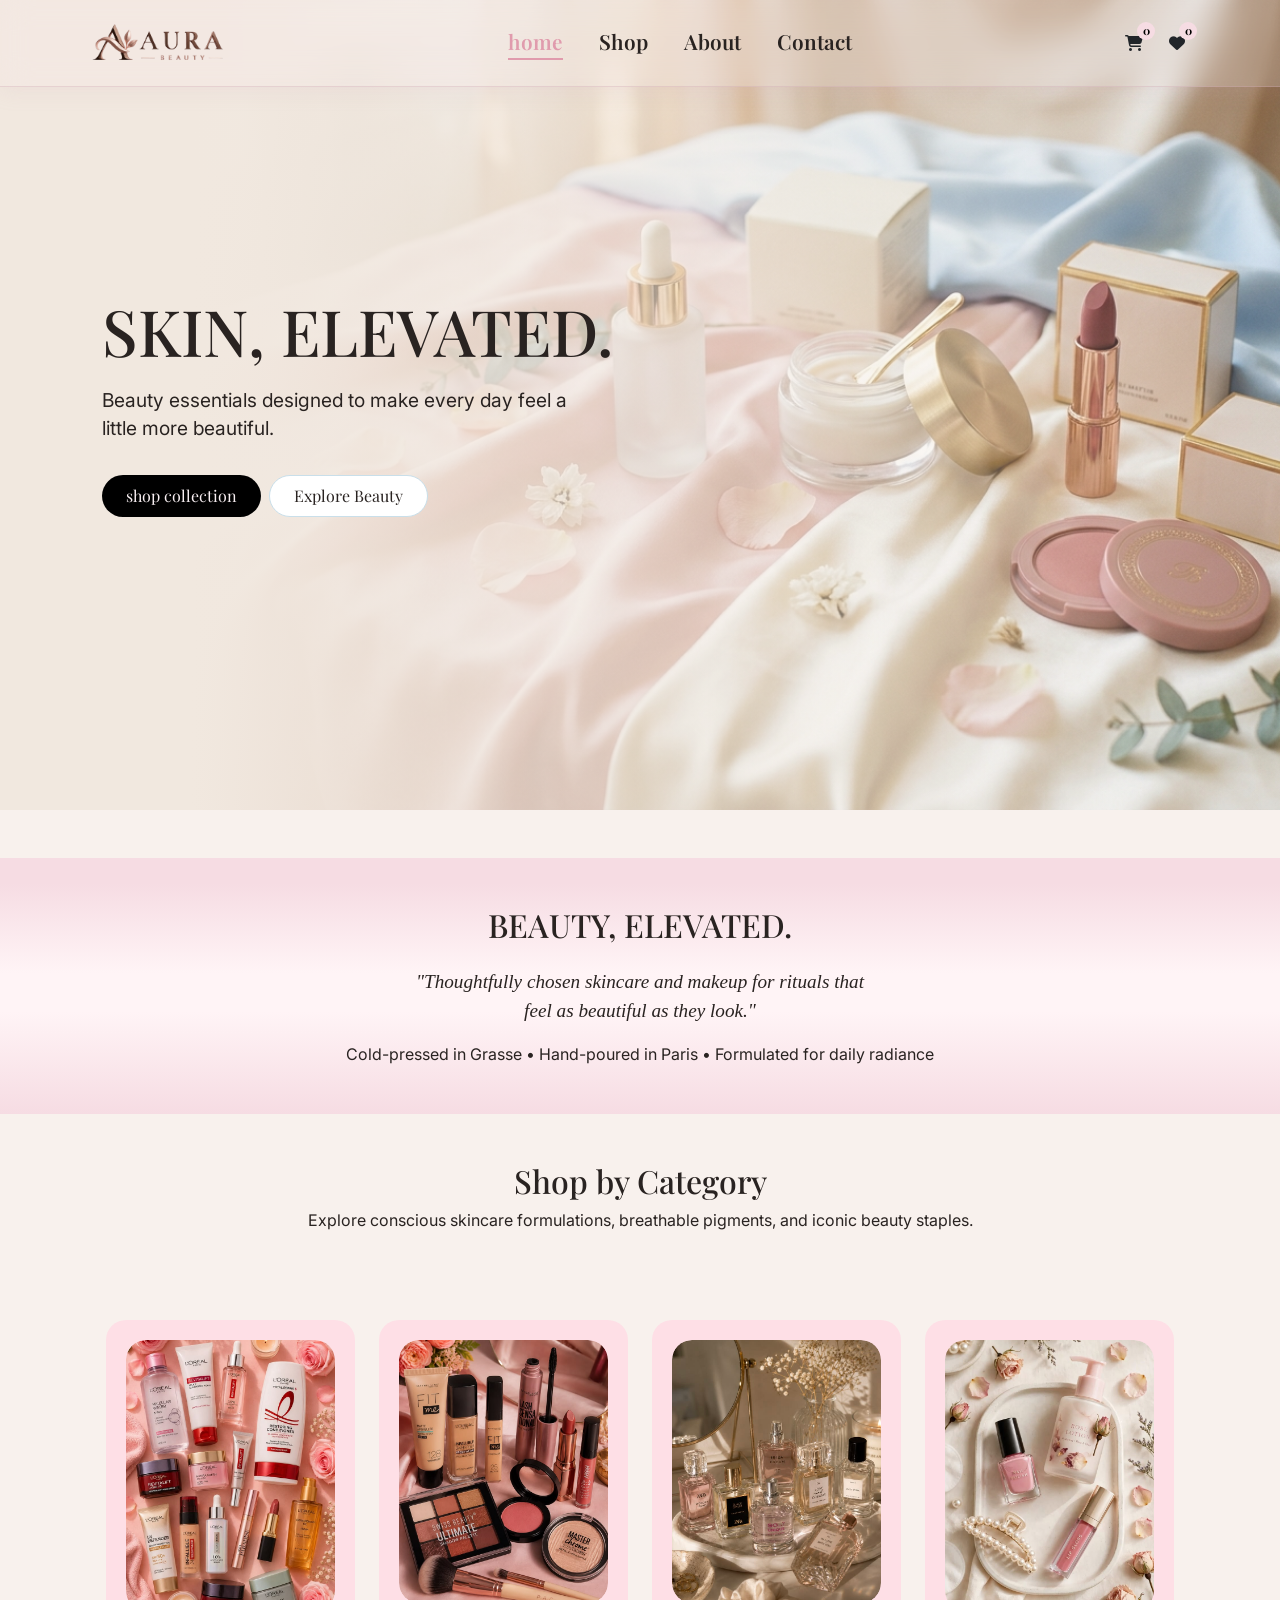
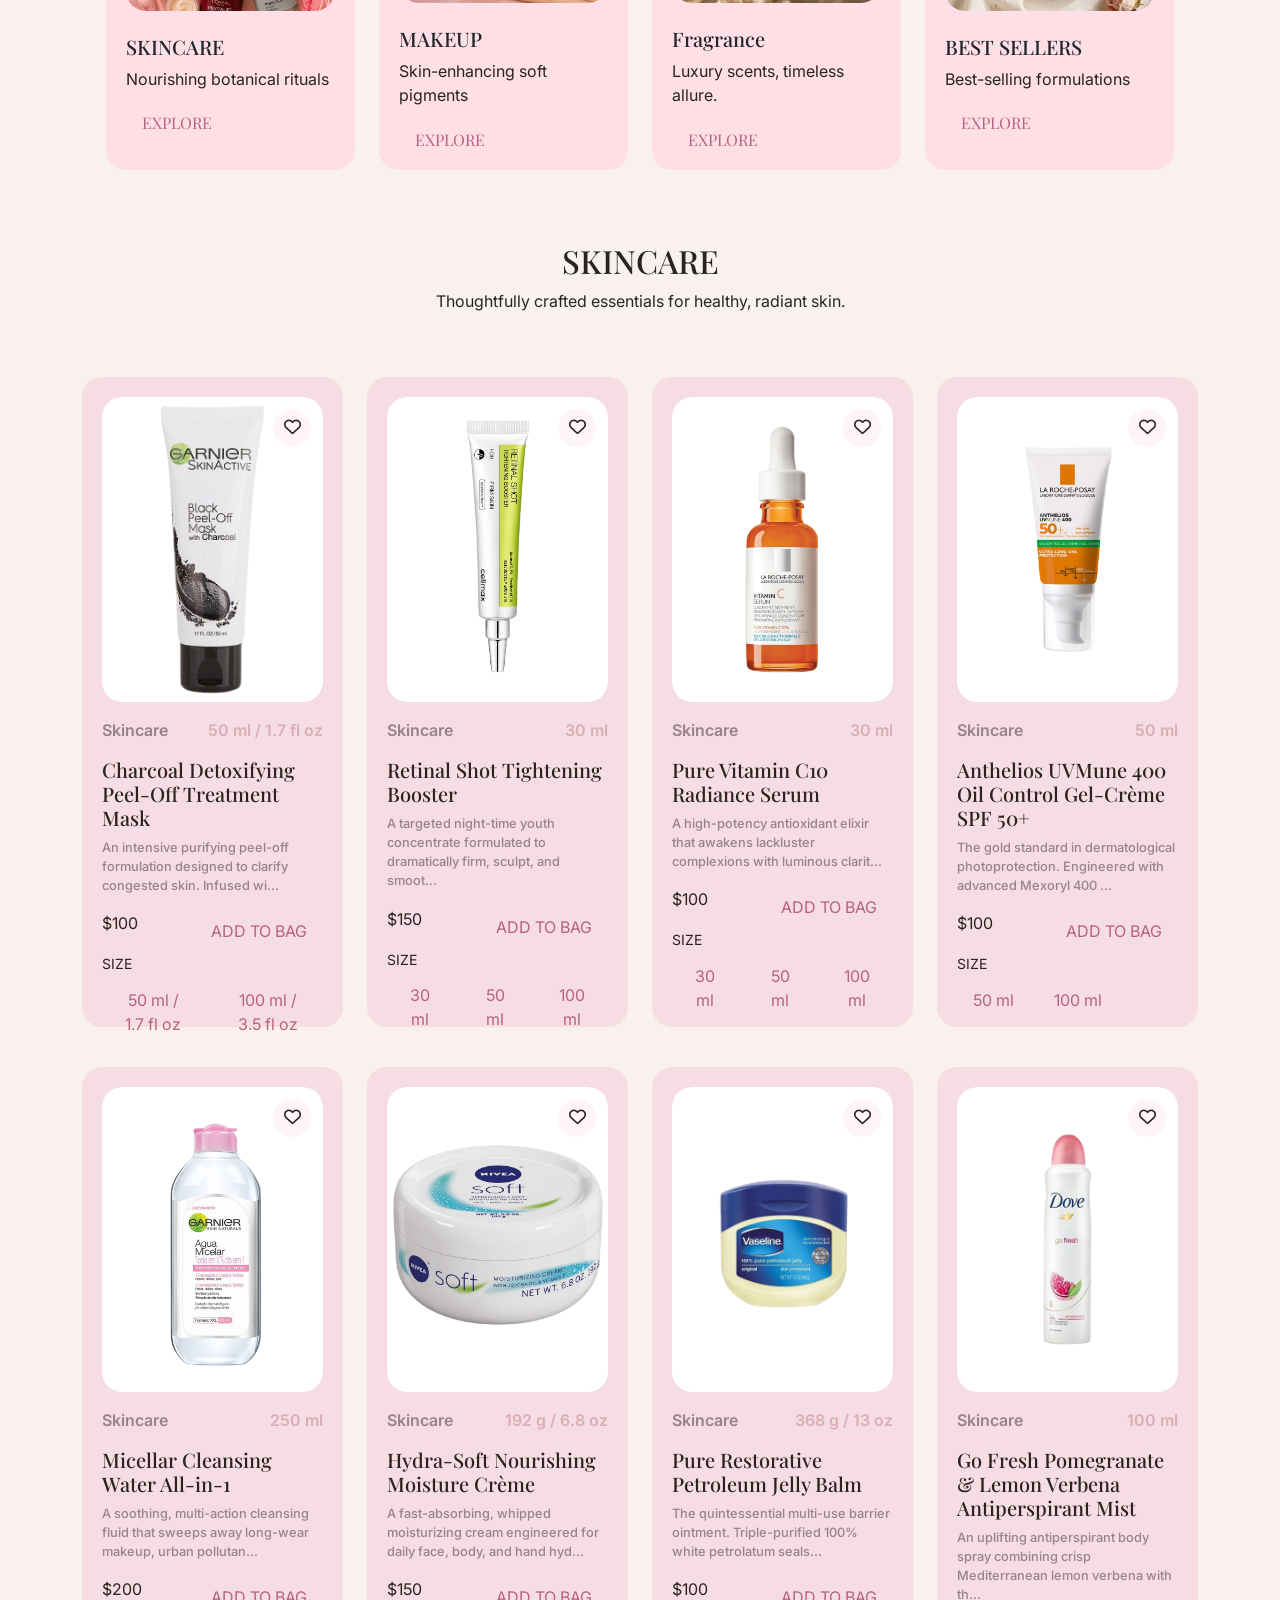
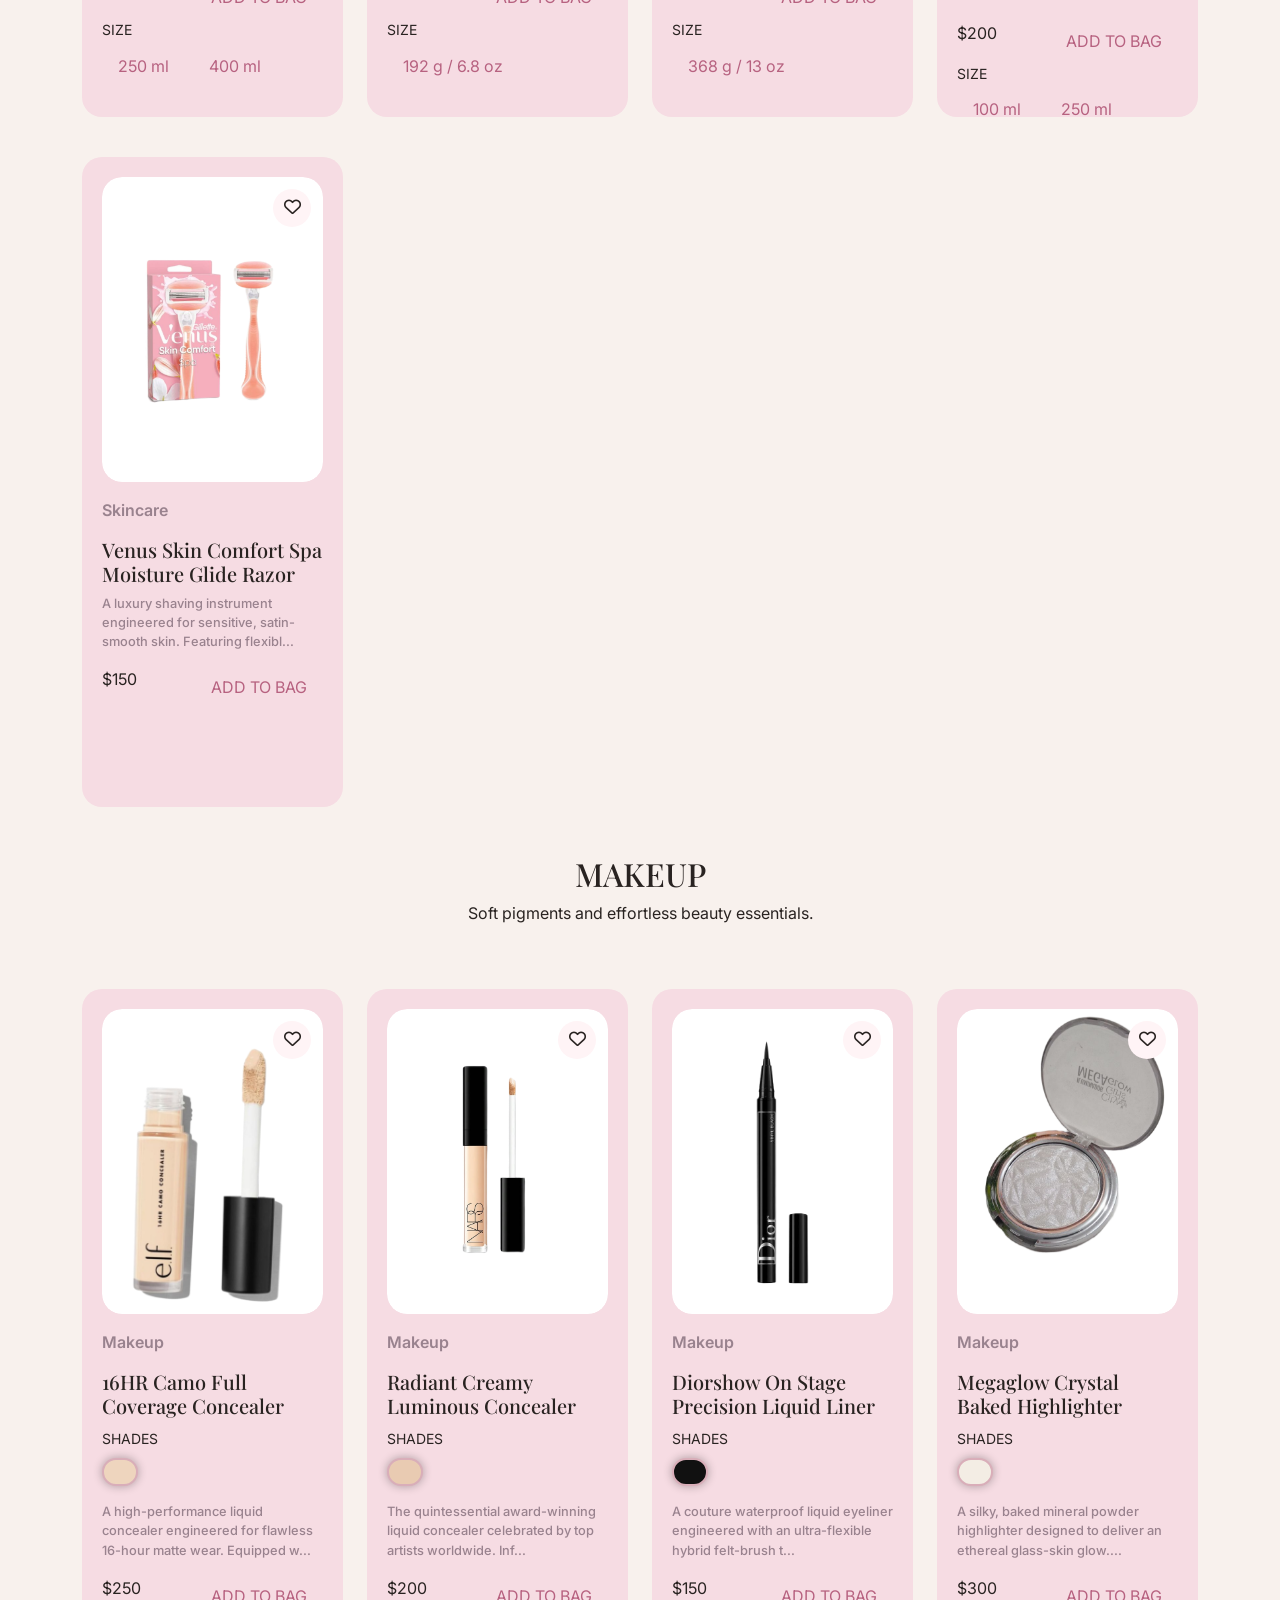
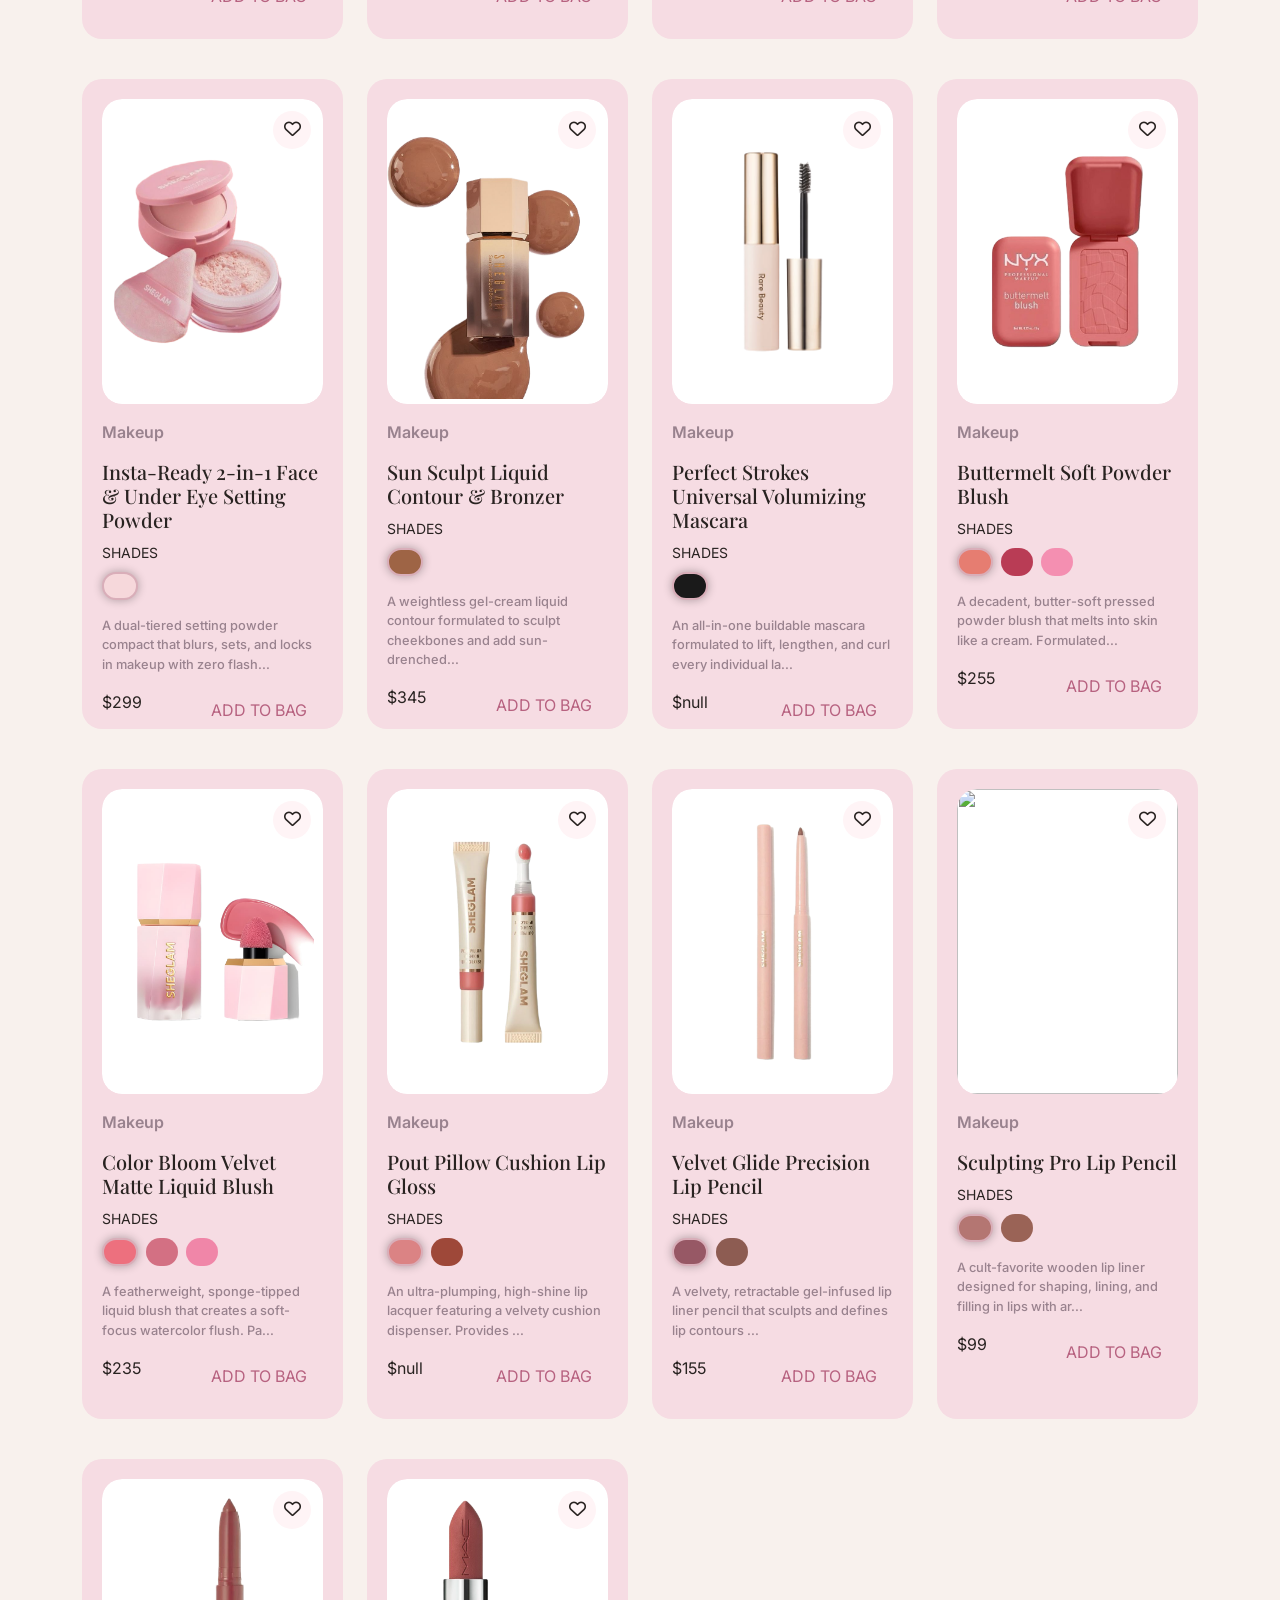
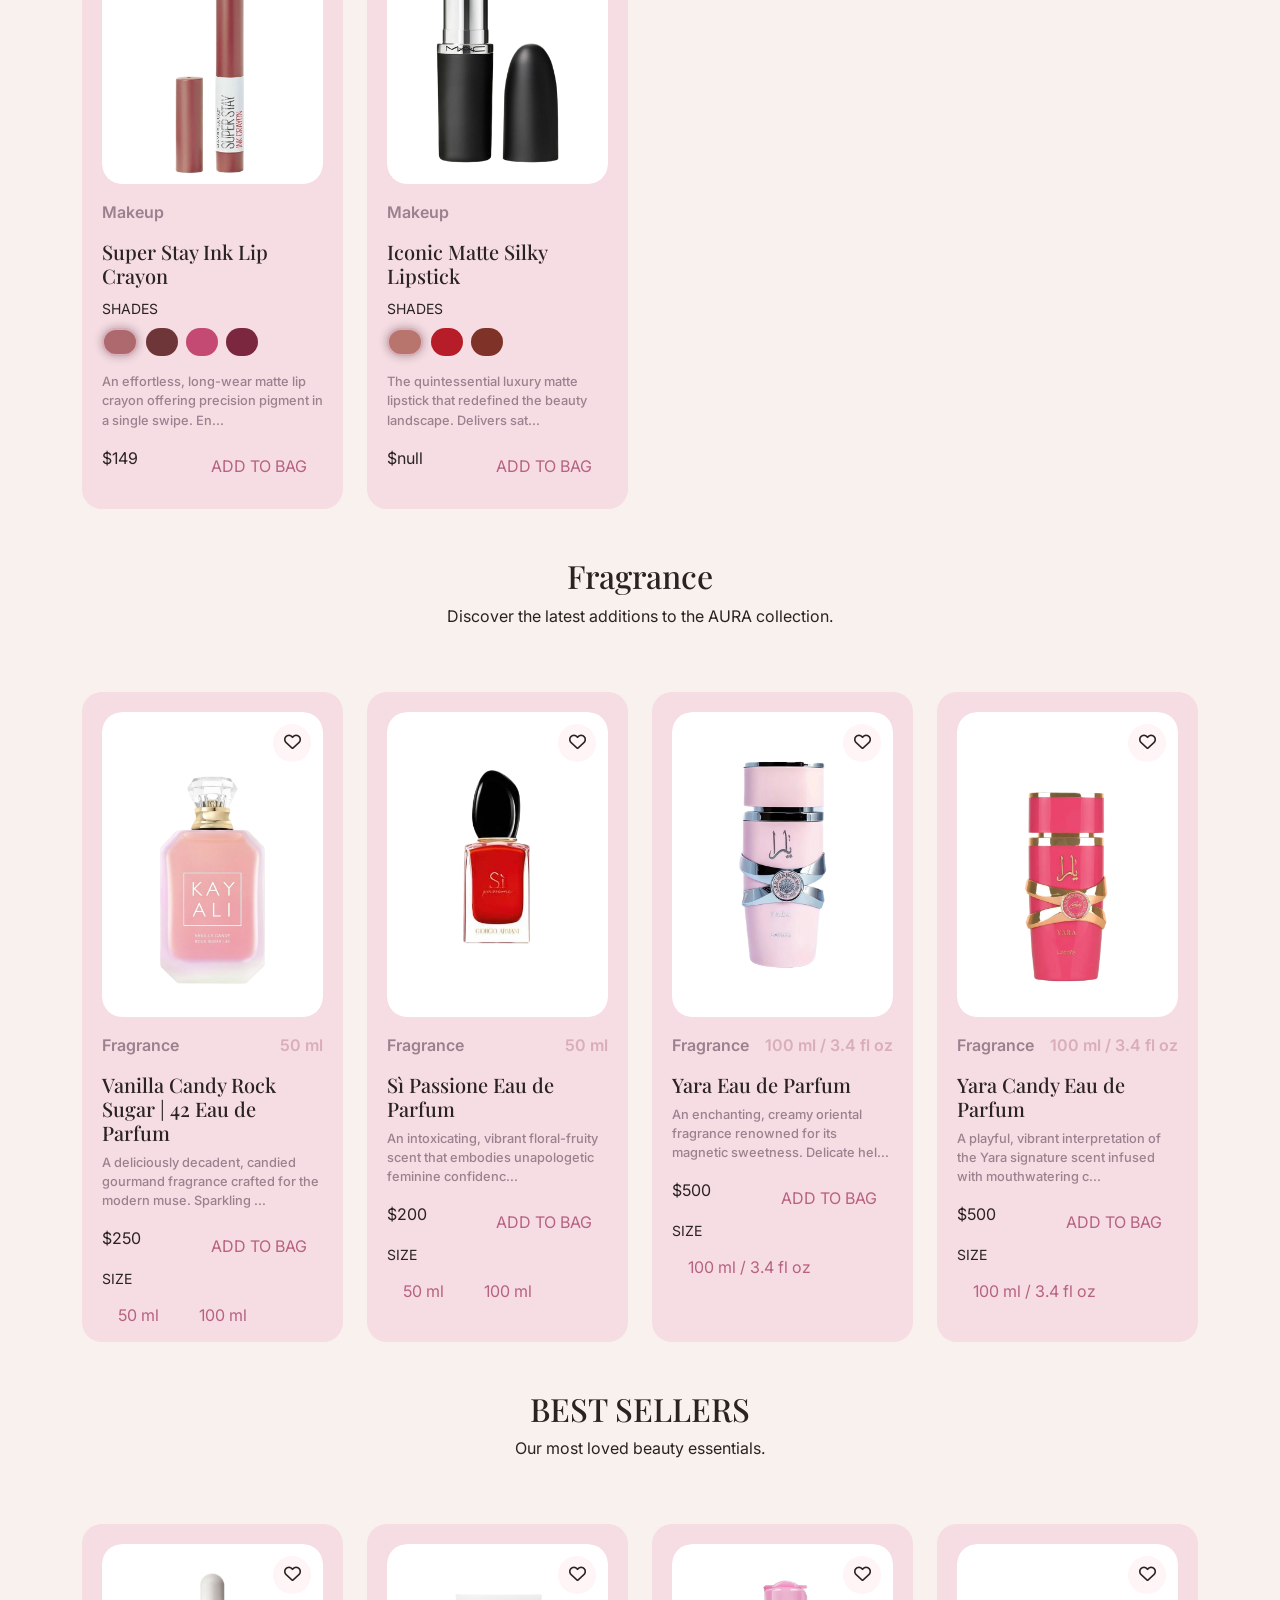
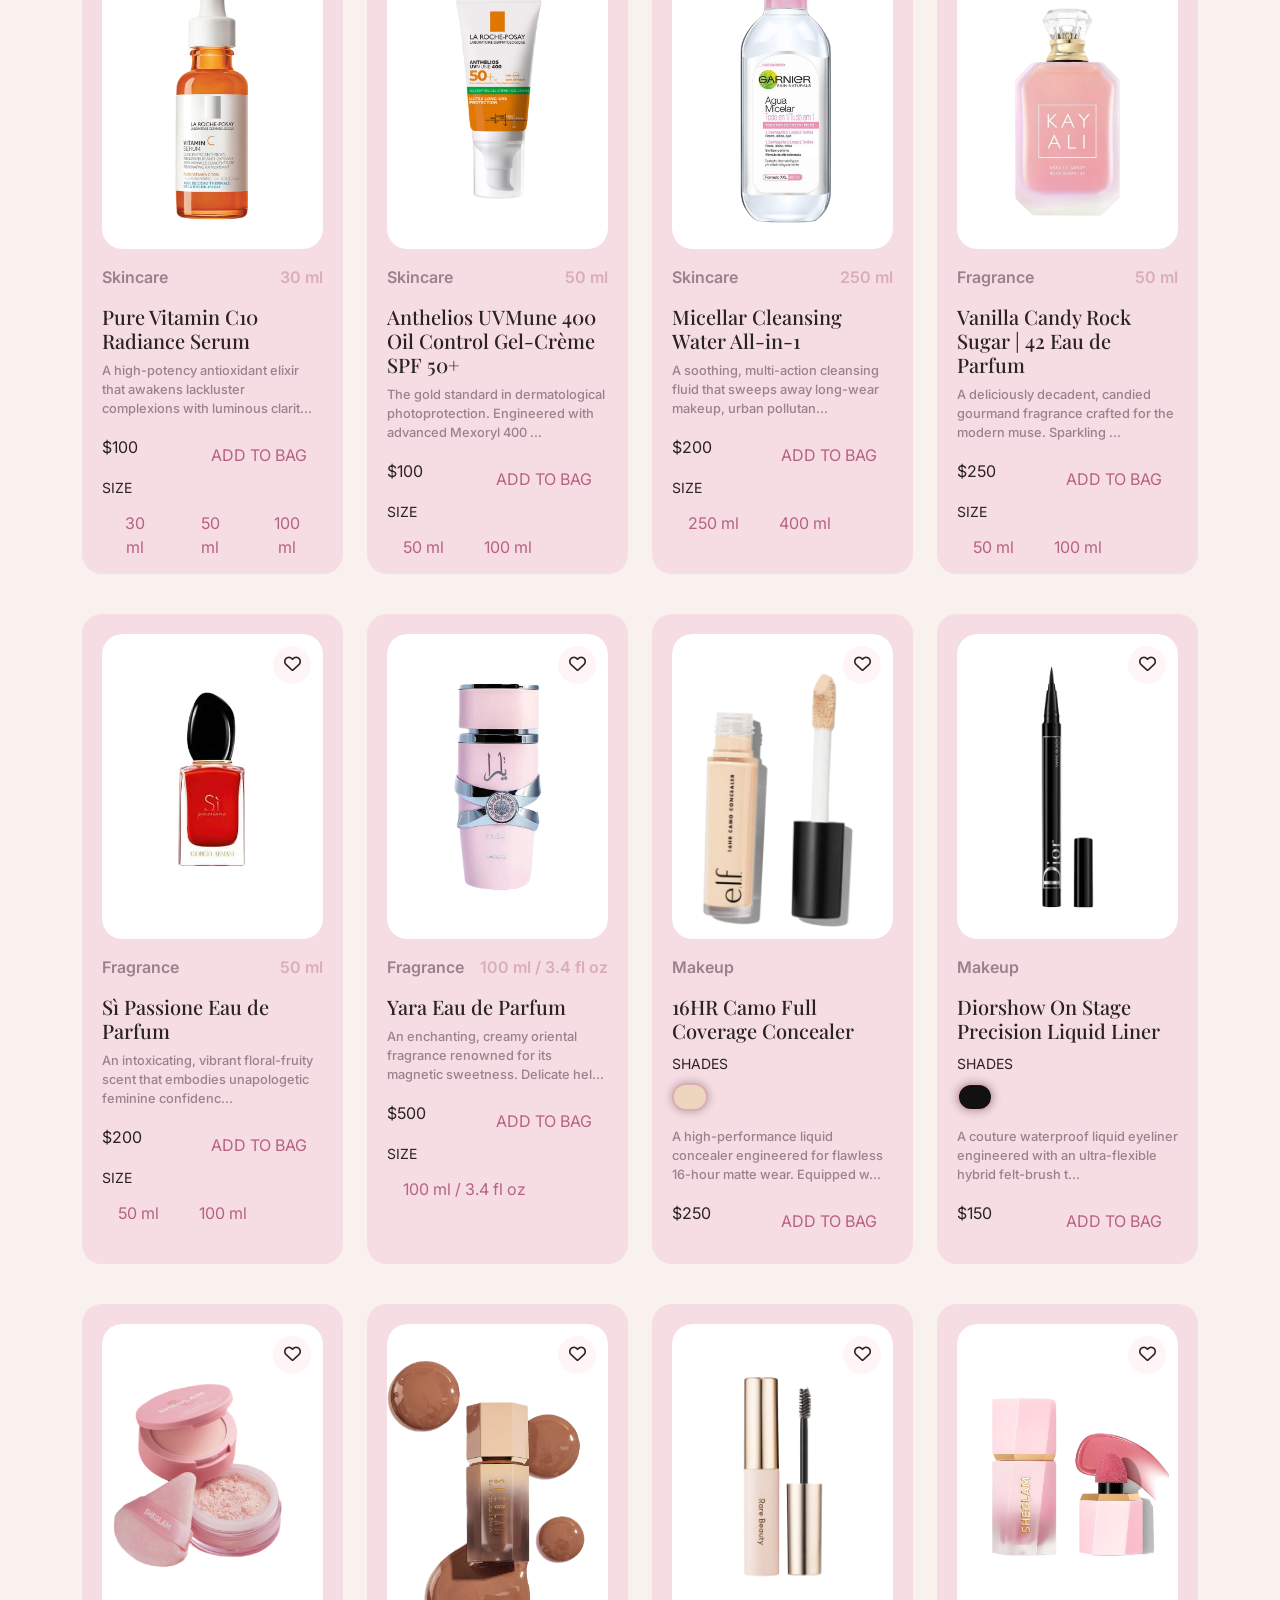
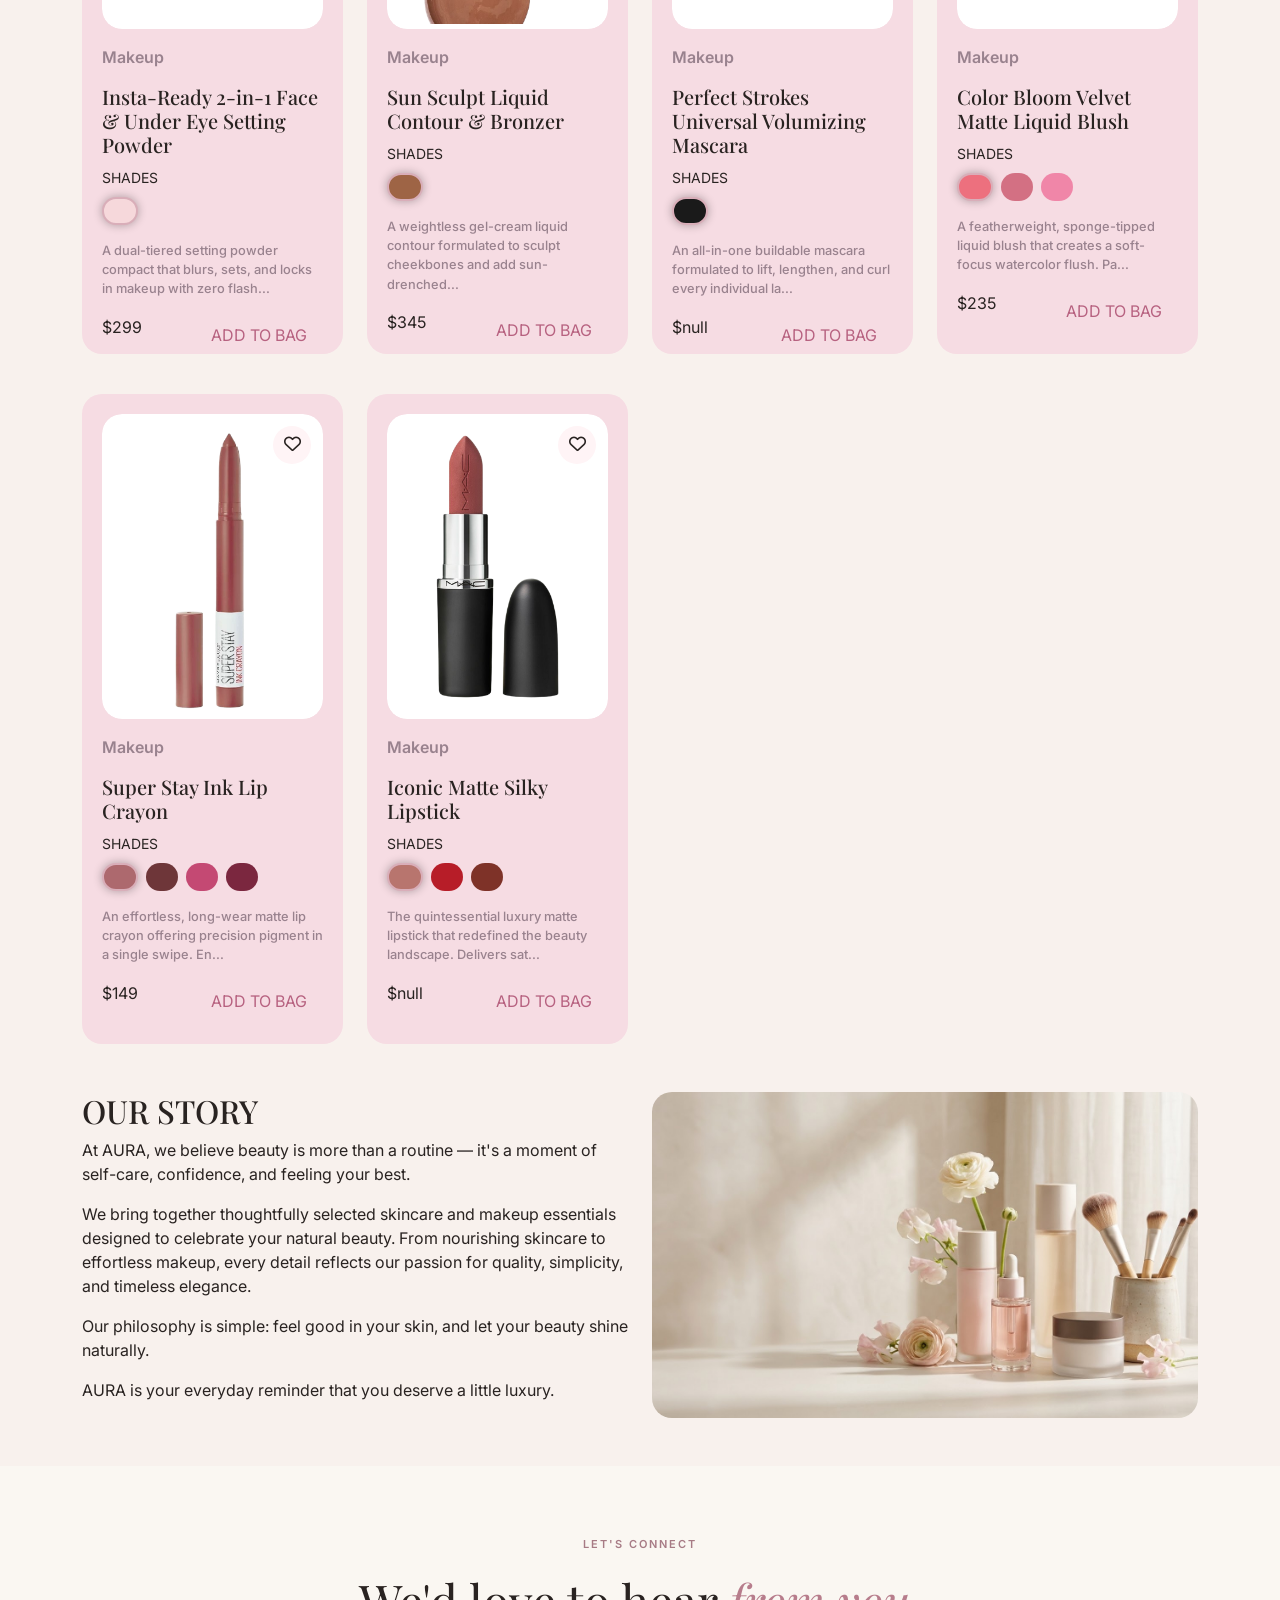
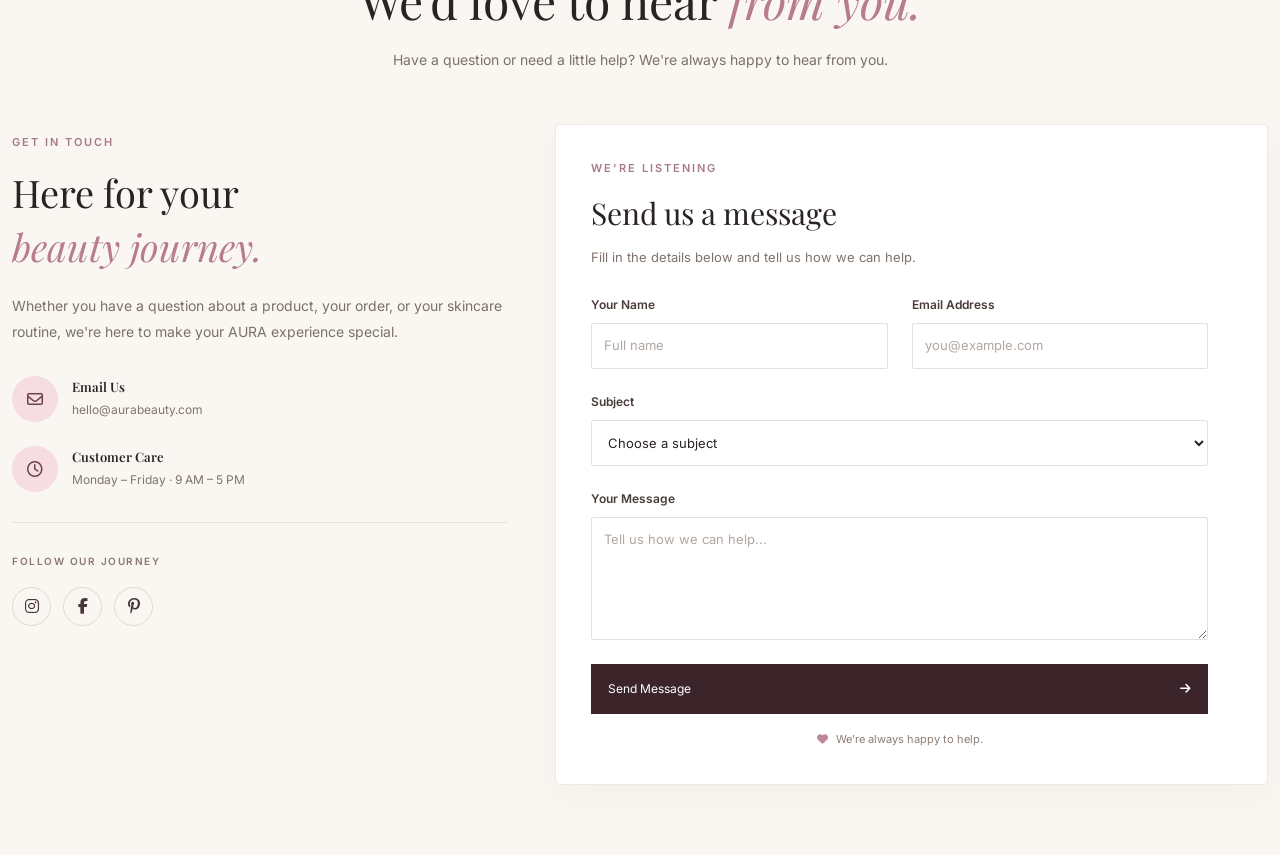
==== commit 6d390c0c: "Add files via upload" ====
--- a/index.html
+++ b/index.html
@@ -44,7 +44,7 @@
                                 <button data-section="home" class="nav-btn go-section active" aria-current="page" type="button">home</button>
                             </li>
                             <li class="nav-item">
-                                <button data-section="SKINCARE" class="nav-btn go-section" type="button">Shop</button>
+                                <button data-section="shop-by-category" class="nav-btn go-section" type="button">Shop</button>
                             </li>
                             <li class="nav-item">
                                 <button data-section="about" class="nav-btn go-section "  type="button">About</button>
@@ -140,16 +140,16 @@
                     <div class="makeup-cards aura-cards row g-4 mt-4"></div>
                 </div>
             </section>
-            <section id="NEWARRIVALS" class="products-section">
+            <section id="Fragrance" class="products-section">
                 <div class="container">
                     <div class="text-center">
-                        <h2>NEW ARRIVALS</h2>
+                        <h2>Fragrance</h2>
                         <span>Discover the latest additions to the AURA collection.</span>
                     </div>
-                    <div class="new-cards aura-cards row g-4 mt-4"></div>
+                    <div class="Fragrance-cards aura-cards row g-4 mt-4"></div>
                 </div>
             </section>
-            <section id="BESTSELLERS" class="products-section">
+            <section id="BEST SELLERS" class="products-section">
                 <div class="container">
                     <div class="text-center">
                         <h2>BEST SELLERS</h2>
@@ -180,7 +180,7 @@
                     </div>
                     <div class="col-12 col-md-6">
                         <div class="image">
-                            <img src="images/Gemini_Generated_Image_tm1it1tm1it1tm1i about.jfif" alt="">
+                            <img src="images/about image.jpg" alt="">
                         </div>
                     </div>
                 </div>
--- a/style.css
+++ b/style.css
@@ -302,11 +302,6 @@
     transition: transform 0.3s ease;
 }
 
-/* .aura-cards {
-    display: grid;
-    grid-template-columns: repeat(1, 1fr);
-    gap: 1rem;
-} */
 .aura-card {
     border: none;
     height: 650px;
@@ -328,12 +323,13 @@
     width: 100%;
     height: 100%;
     border-radius: 20px;
-    object-fit: cover;
+    object-fit:contain;
+    background-color: white;
     transition: transform 0.3s ease;
 }
 
 .aura-card:hover img {
-    transform: scale(1.1);
+    transform: scale(1.03);
 }
 
 .wishlist-btn {
